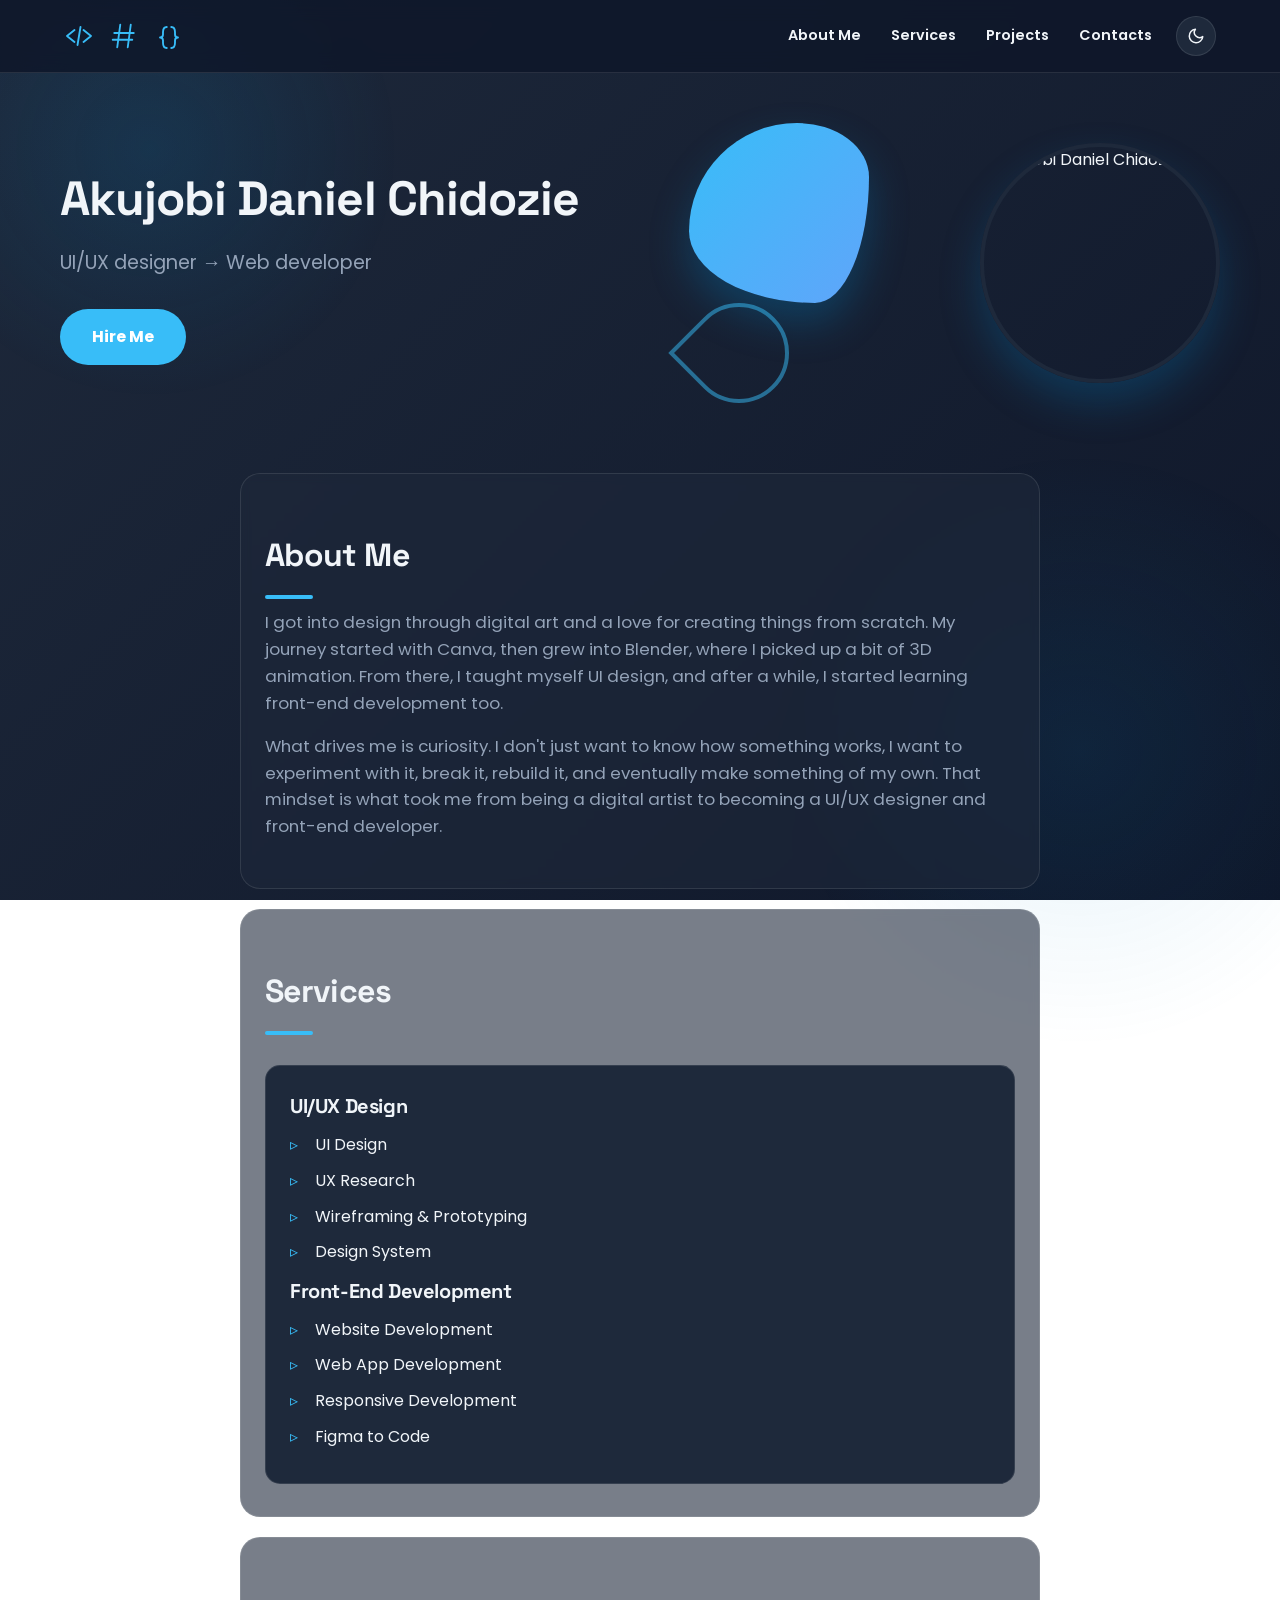
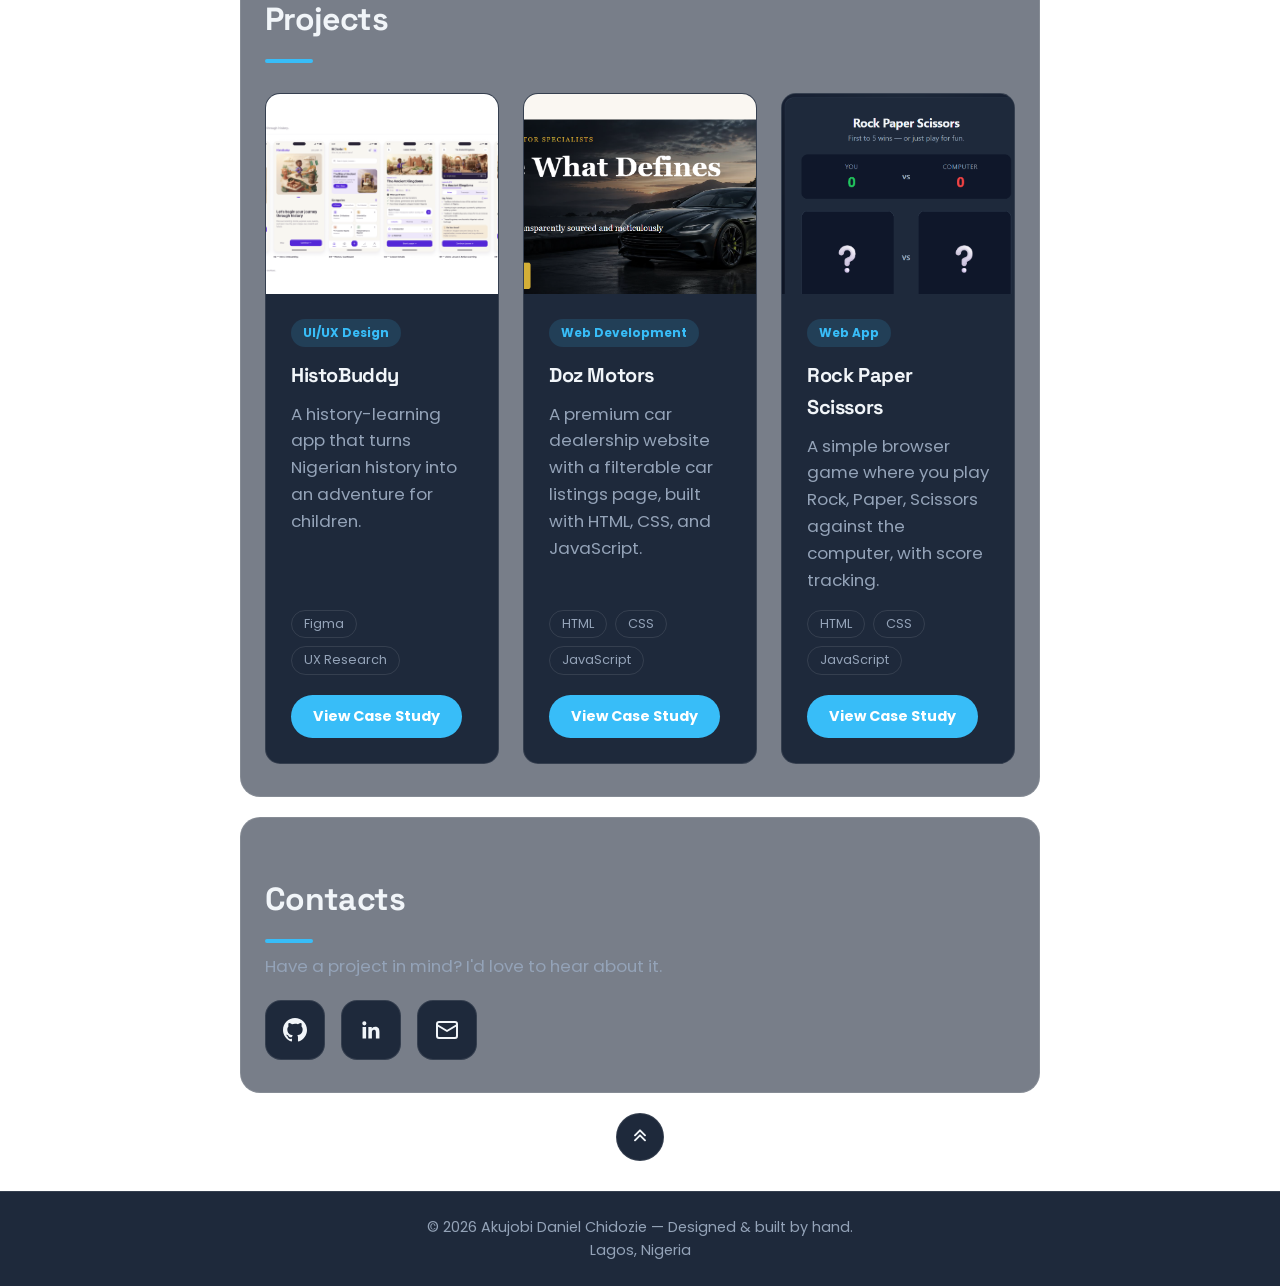
==== index.html @ f3a43f98 "Initial commit — full portfolio with projects" ====
<!DOCTYPE html>
<html lang="en">
<head>
    <meta charset="UTF-8">
    <script src="theme-init.js"></script>
    <meta name="viewport" content="width=device-width, initial-scale=1.0">
    <title>Akujobi Daniel Chidozie | Portfolio</title>

    <!-- Google Fonts -->
    <link href="https://fonts.googleapis.com/css2?family=Poppins:wght@400;600;700&family=Space+Grotesk:wght@500;700&display=swap" rel="stylesheet">
    
    <!-- NEW: Your Logo as Favicon -->
    <link rel="icon" href="data:image/svg+xml,%3Csvg xmlns='http://www.w3.org/2000/svg' viewBox='0 0 40 40' fill='none' stroke='%230284C7' stroke-width='2.5' stroke-linecap='round' stroke-linejoin='round'%3E%3Cpath d='M14 12L4 20L14 28' /%3E%3Cpath d='M26 12L36 20L26 28' /%3E%3Cpath d='M22 8L18 32' /%3E%3C/svg%3E">
    
    <link rel="stylesheet" href="portfolio.css">
</head>
<body>

    <!-- Background Orbs -->
    <div class="orb-1"></div>
    <div class="orb-2"></div>

    <!-- NAVIGATION BAR -->
    <nav class="navbar">

        <!-- Logo shapes -->
        <div class="nav-icons">
            <svg class="mark" viewBox="0 0 40 40" fill="none" stroke="currentColor" stroke-width="2.5" stroke-linecap="round" stroke-linejoin="round">
                <path d="M14 12L4 20L14 28" />
                <path d="M26 12L36 20L26 28" />
                <path d="M22 8L18 32" />
            </svg>
            <svg class="mark" viewBox="0 0 40 40" fill="none" stroke="currentColor" stroke-width="2.5" stroke-linecap="round">
                <path d="M15 5L11 35"/>
                <path d="M29 5L25 35"/>
                <path d="M7 16H33"/>
                <path d="M5 25H31"/>
            </svg>
            <svg class="mark" viewBox="0 0 40 40" fill="none" stroke="currentColor" stroke-width="2.5" stroke-linecap="round" stroke-linejoin="round">
                <path d="M17 8C13 8 12 11 12 15v3c0 2-1 4-4 4 3 0 4 2 4 4v3c0 4 1 7 5 7"/>
                <path d="M23 8c4 0 5 3 5 7v3c0 2 1 4 4 4-3 0-4 2-4 4v3c0 4-1 7-5 7"/>
            </svg>
        </div>

        <div class="nav-right">
            <!-- Desktop links -->
            <div class="nav-links">
                <a href="#about">About Me</a>
                <a href="#services">Services</a>
                <a href="#projects">Projects</a>
                <a href="#contacts">Contacts</a>
            </div>

            <button class="theme-toggle" id="theme-toggle" aria-label="Toggle dark and light mode" type="button">
                <svg class="icon-sun" viewBox="0 0 24 24" fill="none" stroke="currentColor" stroke-width="2" stroke-linecap="round" stroke-linejoin="round">
                    <circle cx="12" cy="12" r="4"/>
                    <path d="M12 2v2M12 20v2M4.93 4.93l1.41 1.41M17.66 17.66l1.41 1.41M2 12h2M20 12h2M6.34 17.66l-1.41 1.41M19.07 4.93l-1.41 1.41"/>
                </svg>
                <svg class="icon-moon" viewBox="0 0 24 24" fill="none" stroke="currentColor" stroke-width="2" stroke-linecap="round" stroke-linejoin="round">
                    <path d="M21 12.79A9 9 0 1 1 11.21 3 7 7 0 0 0 21 12.79z"/>
                </svg>
            </button>
        </div>

        <!-- Mobile menu -->
        <input type="checkbox" id="menu-toggle" class="menu-toggle">
        <label for="menu-toggle" class="hamburger">☰</label>

        <div class="mobile-menu">
            <a href="#about">About Me</a>
            <a href="#services">Services</a>
            <a href="#projects">Projects</a>
            <a href="#contacts">Contacts</a>
        </div>
    </nav>

    <!-- HERO SECTION -->
    <header class="hero-section" id="top">
        <div class="hero-text">
            <h1>Akujobi Daniel Chidozie</h1>
            <p class="subtitle">UI/UX designer &rarr; Web developer</p>
            <a href="#contacts" class="hire-me-btn">Hire Me</a>
        </div>

        <div class="about-decor">
          <div class="css-blob"></div>
          <div class="css-ring"></div>
        </div>

        <div class="hero-visual">
            <img src="dozmotors/ele.webp" alt="Akujobi Daniel Chidozie" class="profile-pic">
        </div>

        
    </header>

    <!-- MAIN CONTENT -->
    <main>

        <section id="about" class="section-container">
           

            <h2>About Me</h2>
            <p>I got into design through digital art and a love for creating things from scratch. My journey started with Canva, then grew into Blender, where I picked up a bit of 3D animation. From there, I taught myself UI design, and after a while, I started learning front-end development too.</p>

            <p>What drives me is curiosity. I don't just want to know how something works, I want to experiment with it, break it, rebuild it, and eventually make something of my own. That mindset is what took me from being a digital artist to becoming a UI/UX designer and front-end developer.</p>
        </section>

        <section id="services" class="section-container">
            <h2>Services</h2>
            <div class="services-card">
                <h3>UI/UX Design</h3>
                <ul>
                    <li>UI Design</li>
                    <li>UX Research</li>
                    <li>Wireframing &amp; Prototyping</li>
                    <li>Design System</li>
                </ul>

                <h3>Front-End Development</h3>
                <ul>
                    <li>Website Development</li>
                    <li>Web App Development</li>
                    <li>Responsive Development</li>
                    <li>Figma to Code</li>
                </ul>
            </div>
        </section>

        <section id="projects" class="section-container">
            <h2>Projects</h2>
            <div class="projects-grid">

                <!-- HistoBuddy card -->
                <div class="project-card">
                    <img src="HistoBuddy.png" alt="HistoBuddy app screens" class="project-img">
                    <div class="project-body">
                        <span class="project-tag">UI/UX Design</span>
                        <h3>HistoBuddy</h3>
                        <p>A history-learning app that turns Nigerian history into an adventure for children.</p>
                        <div class="project-tools">
                            <span>Figma</span>
                            <span>UX Research</span>
                        </div>
                        <a href="projects.html#histobuddy" class="project-btn">View Case Study</a>
                    </div>
                </div>

                <!-- Doz Motors card -->
                <div class="project-card">
                    <img src="Doz-motors.png" alt="Doz Motors car website homepage" class="project-img">
                    <div class="project-body">
                        <span class="project-tag">Web Development</span>
                        <h3>Doz Motors</h3>
                        <p>A premium car dealership website with a filterable car listings page, built with HTML, CSS, and JavaScript.</p>
                        <div class="project-tools">
                            <span>HTML</span>
                            <span>CSS</span>
                            <span>JavaScript</span>
                        </div>
                        <a href="projects.html#doz-motors" class="project-btn">View Case Study</a>
                    </div>
                </div>

                <!-- RPS card -->
                <div class="project-card">
                    <img src="rps.png" alt="Rock Paper Scissors game screen" class="project-img">
                    <div class="project-body">
                        <span class="project-tag">Web App</span>
                        <h3>Rock Paper Scissors</h3>
                        <p>A simple browser game where you play Rock, Paper, Scissors against the computer, with score tracking.</p>
                        <div class="project-tools">
                            <span>HTML</span>
                            <span>CSS</span>
                            <span>JavaScript</span>
                        </div>
                        <a href="projects.html#rps" class="project-btn">View Case Study</a>
                    </div>
                </div>

            </div>
        </section>

        <section id="contacts" class="section-container">
    <h2>Contacts</h2>
    <p>Have a project in mind? I'd love to hear about it.</p>

    <div class="contact-links">
        <a href="https://github.com/Doziedc" target="_blank" rel="noopener noreferrer" aria-label="GitHub" class="contact-icon">
            <svg viewBox="0 0 24 24" fill="currentColor">
                <path d="M12 0C5.37 0 0 5.37 0 12c0 5.3 3.438 9.8 8.207 11.387.6.113.793-.26.793-.577 0-.285-.01-1.04-.016-2.04-3.338.726-4.042-1.61-4.042-1.61-.546-1.387-1.333-1.756-1.333-1.756-1.09-.745.083-.73.083-.73 1.205.085 1.84 1.237 1.84 1.237 1.07 1.834 2.807 1.304 3.492.997.108-.775.42-1.305.763-1.605-2.665-.303-5.467-1.333-5.467-5.93 0-1.31.468-2.38 1.235-3.22-.123-.303-.535-1.523.117-3.176 0 0 1.007-.322 3.3 1.23A11.5 11.5 0 0 1 12 5.8c1.02.005 2.047.138 3.006.404 2.29-1.552 3.296-1.23 3.296-1.23.654 1.653.242 2.873.12 3.176.77.84 1.233 1.91 1.233 3.22 0 4.61-2.807 5.625-5.48 5.92.432.372.816 1.103.816 2.222 0 1.605-.015 2.896-.015 3.29 0 .32.192.694.8.576C20.565 21.796 24 17.298 24 12c0-6.63-5.37-12-12-12z"/>
            </svg>
        </a>

        <a href="https://www.linkedin.com/in/akujobi-daniel-45a561241" target="_blank" rel="noopener noreferrer" aria-label="LinkedIn" class="contact-icon">
            <svg viewBox="0 0 24 24" fill="currentColor">
                <path d="M20.447 20.452h-3.554v-5.569c0-1.328-.027-3.037-1.852-3.037-1.853 0-2.136 1.445-2.136 2.939v5.667H9.351V9h3.414v1.561h.046c.477-.9 1.637-1.85 3.37-1.85 3.601 0 4.267 2.37 4.267 5.455v6.286zM5.337 7.433a2.062 2.062 0 1 1 0-4.124 2.062 2.062 0 0 1 0 4.124zM7.114 20.452H3.558V9h3.556v11.452z"/>
            </svg>
        </a>

        <a href="mailto:danielakujobi190@gmail.com" aria-label="Email" class="contact-icon">
            <svg viewBox="0 0 24 24" fill="none" stroke="currentColor" stroke-width="2" stroke-linecap="round" stroke-linejoin="round">
                <rect x="2" y="4" width="20" height="16" rx="2"/>
                <path d="M2 7l10 6 10-6"/>
            </svg>
        </a>
    </div>
</section>

        <a href="#top" class="back-to-top" aria-label="Back to top">
            <svg viewBox="0 0 24 24" fill="none" stroke="currentColor" stroke-width="2.3" stroke-linecap="round" stroke-linejoin="round">
                <path d="M6 16l6 -6l6 6" />
                <path d="M6 10l6 -6l6 6" />
            </svg>
        </a>
    </main>

    <!-- FOOTER -->
    <footer>
        <p style="text-align:center;">© 2026 Akujobi Daniel Chidozie — Designed &amp; built by hand.<br>Lagos, Nigeria</p>
    </footer>

    <script src="theme-toggle.js"></script>
</body>
</html>
---- portfolio.css ----
/* =========================================
   1. VARIABLES & RESET
   ========================================= */
:root {
    --bg: #0F172A;
    --bg-alt: #1E293B;
    --surface: rgba(30, 41, 59, 0.6);
    --navbar-bg: rgba(15, 23, 42, 0.85);
    --text-main: #F1F5F9;
    --text-muted: #94A3B8;
    --accent: #38BDF8;
    --accent-soft: rgba(56, 189, 248, 0.15);
    --border: rgba(255, 255, 255, 0.1);
}

[data-theme="light"] {
    --bg: #E2E8F0;
    --bg-alt: #F1F5F9;
    --surface: rgba(255, 255, 255, 0.6);
    --navbar-bg: rgba(255, 255, 255, 0.8);
    --text-main: #0F172A;
    --text-muted: #475569;
    --accent: #0284C7;
    --accent-soft: #E0F2FE;
    --border: rgba(0, 0, 0, 0.1);
}

* {
    margin: 0;
    padding: 0;
    box-sizing: border-box;
}

html {
    scroll-behavior: smooth;
}

body {
    background: linear-gradient(135deg, var(--bg-alt) 0%, var(--bg) 100%);
    background-attachment: fixed;
    color: var(--text-main);
    font-family: 'Poppins', sans-serif;
    line-height: 1.6;
    overflow-x: hidden;
    transition: background 0.3s ease, color 0.3s ease;
}

section {
    scroll-margin-top: 20px;
}

/* =========================================
   2. TYPOGRAPHY & LINKS
   ========================================= */
h1, h2, h3 {
    font-family: 'Space Grotesk', sans-serif;
    font-weight: 700;
    letter-spacing: -0.02em;
    margin-bottom: 10px;
}

h1 { font-size: 3rem; }

h2 {
    font-size: 2rem;
    margin-top: 24px;
    display: inline-block;
}

h2::after {
    content: "";
    display: block;
    width: 48px;
    height: 4px;
    background-color: var(--accent);
    border-radius: 2px;
    margin-top: 14px;
}

h3 { font-size: 1.25rem; }

p {
    font-size: 1.05rem;
    color: var(--text-muted);
    margin-bottom: 16px;
}

a {
    color: var(--text-main);
    text-decoration: none;
    transition: color 0.3s ease;
}

a:hover { color: var(--accent); }

/* =========================================
   3. NAVIGATION BAR
   ========================================= */
.navbar {
    display: flex;
    flex-wrap: wrap;
    justify-content: space-between;
    align-items: center;
    background-color: var(--navbar-bg);
    backdrop-filter: blur(10px);
    padding: 16px 5%;
    width: 100%;
    border-bottom: 1px solid var(--border);
    position: sticky;
    top: 0;
    z-index: 1000;
}

.nav-icons {
    display: flex;
    gap: 15px;
    color: var(--accent);
}

.nav-icons .mark {
    width: 30px;
    height: 30px;
    animation: floatPic 6s ease-in-out infinite;
}

.nav-icons .mark:nth-child(2) { animation-delay: 0.5s; }
.nav-icons .mark:nth-child(3) { animation-delay: 1s; }

.nav-right {
    display: flex;
    align-items: center;
    gap: 24px;
}

.nav-links {
    display: flex;
    gap: 30px;
}

.nav-links a {
    font-weight: 600;
    font-size: 0.9rem;
    position: relative;
}

.nav-links a::after {
    content: "";
    position: absolute;
    left: 0;
    bottom: -4px;
    width: 0;
    height: 2px;
    background-color: var(--accent);
    transition: width 0.25s ease;
}

.nav-links a:hover::after {
    width: 100%;
}

.theme-toggle {
    display: flex;
    justify-content: center;
    align-items: center;
    width: 40px;
    height: 40px;
    border-radius: 50%;
    border: 1px solid var(--border);
    background-color: var(--bg-alt);
    color: var(--text-main);
    cursor: pointer;
    transition: all 0.3s ease;
}

.theme-toggle:hover {
    border-color: var(--accent);
    color: var(--accent);
}

.theme-toggle svg {
    width: 18px;
    height: 18px;
}

.theme-toggle .icon-moon { display: block; }
.theme-toggle .icon-sun { display: none; }

[data-theme="light"] .theme-toggle .icon-moon { display: none; }
[data-theme="light"] .theme-toggle .icon-sun { display: block; }

.menu-toggle { display: none; }

.hamburger {
    display: none;
    font-size: 28px;
    cursor: pointer;
    color: var(--text-main);
    user-select: none;
}

.mobile-menu { display: none; }

/* =========================================
   4. HERO SECTION
   ========================================= */
.hero-section {
    position: relative;
    display: flex;
    justify-content: space-between;
    align-items: center;
    max-width: 1200px;
    margin: 0 auto;
    padding: 50px 20px;
    min-height: 40vh;
}

.hero-text { max-width: 600px; }

.hero-text .subtitle {
    font-size: 1.2rem;
    margin-bottom: 30px;
}

.hire-me-btn {
    display: inline-block;
    background-color: var(--accent);
    color: #FFFFFF;
    padding: 15px 32px;
    border: none;
    border-radius: 30px;
    font-family: inherit;
    font-size: 1rem;
    font-weight: 700;
    cursor: pointer;
    transition: all 0.3s ease;
}

.hire-me-btn:hover {
    background-color: var(--text-main);
    color: var(--bg);
    transform: translateY(-3px);
}

.hero-visual {
    display: flex;
    justify-content: center;
    align-items: center;
    flex-shrink: 0;
}

.profile-pic {
    width: 240px;
    height: 240px;
    border-radius: 50%;
    object-fit: cover;
    border: 4px solid var(--bg-alt);
    box-shadow: 0 20px 40px rgba(2, 132, 199, 0.25);
    animation: floatPic 6s ease-in-out infinite;
}

@keyframes floatPic {
    0%, 100% { transform: translateY(0); }
    50% { transform: translateY(-15px); }
}

/* Floating decoration between Hire Me and the About card */
.hero-decor {
    position: absolute;
    bottom: -10px;
    left: 58%;
    transform: translateX(-50%);
    width: 150px;
    height: 150px;
    z-index: 1;
    pointer-events: none;
    opacity: 0.85;
}

.hero-decor .css-blob {
    position: absolute;
    top: 0;
    left: 50%;
    transform: translateX(-50%);
    width: 100px;
    height: 100px;
}

.hero-decor .css-ring {
    position: absolute;
    bottom: -10px;
    left: 65%;
    width: 60px;
    height: 60px;
}

/* =========================================
   5. MAIN SECTIONS
   ========================================= */
.section-container {
    position: relative;
    max-width: 800px;
    margin: 20px auto;
    padding: 32px 24px;
    background-color: var(--surface);
    backdrop-filter: blur(5px);
    border-radius: 20px;
    border: 1px solid var(--border);
}

.services-card {
    background-color: var(--bg-alt);
    border-radius: 15px;
    padding: 24px;
    margin-top: 20px;
    border: 1px solid var(--border);
}

ul {
    list-style: none;
    padding-left: 0;
}

.services-card li {
    margin-bottom: 10px;
    padding-left: 25px;
    position: relative;
}

.services-card li::before {
    content: "▹";
    position: absolute;
    left: 0;
    color: var(--accent);
}

/* =========================================
   6. PROJECTS
   ========================================= */
#projects {
    max-width: 800px;
}

.projects-grid {
    display: grid;
    grid-template-columns: repeat(3, 1fr);
    gap: 24px;
    margin-top: 20px;
}

.project-card {
    display: flex;
    flex-direction: column;
    background-color: var(--bg-alt);
    border-radius: 15px;
    overflow: hidden;
    border: 1px solid var(--border);
    transition: transform 0.3s ease, box-shadow 0.3s ease;
}

.project-card:hover {
    transform: translateY(-6px);
    box-shadow: 0 20px 40px rgba(2, 132, 199, 0.15);
}

.project-img {
    width: 100%;
    height: 200px;
    object-fit: cover;
    display: block;
}

.project-body {
    display: flex;
    flex-direction: column;
    flex-grow: 1;
    padding: 25px;
}

.project-body p {
    flex-grow: 1;
}

.project-tag {
    display: inline-block;
    background-color: var(--accent-soft);
    color: var(--accent);
    font-size: 0.75rem;
    font-weight: 700;
    padding: 4px 12px;
    border-radius: 20px;
    margin-bottom: 12px;
    width: fit-content;
}

.project-tools {
    display: flex;
    flex-wrap: wrap;
    gap: 8px;
    margin-bottom: 20px;
}

.project-tools span {
    font-size: 0.8rem;
    color: var(--text-muted);
    border: 1px solid var(--border);
    padding: 3px 12px;
    border-radius: 20px;
}

.back-link,
.project-btn {
    display: inline-block;
    padding: 10px 22px;
    border-radius: 30px;
    font-weight: 700;
    font-size: 0.9rem;
    text-decoration: none;
    white-space: nowrap;
    transition: all 0.3s ease;
}

.back-link {
    background-color: var(--bg);
    border: 1px solid var(--border);
    color: var(--text-main);
    margin: 20px 24px;
}

.back-link:hover {
    border-color: var(--accent);
    color: var(--accent);
    transform: translateX(-3px);
}

.project-btn {
    background-color: var(--accent);
    color: #FFFFFF;
    border: none;
    width: fit-content;
}

.project-btn:hover {
    background-color: var(--text-main);
    color: var(--bg);
}

/* =========================================
   7. CASE STUDIES
   ========================================= */
.case-hero {
    text-align: center;
    padding: 40px 20px;
    background-color: var(--surface);
    backdrop-filter: blur(5px);
    border-radius: 20px;
    margin: 30px auto;
    max-width: 1000px;
}

.case-section {
    max-width: 800px;
    margin: 0 auto;
    padding: 32px 20px;
}

.case-img {
    width: 100%;
    max-width: 100%;
    height: auto;
    border-radius: 15px;
    margin: 20px 0;
    border: 1px solid var(--border);
    display: block;
}

.compare-pair {
    display: flex;
    gap: 20px;
    margin-top: 20px;
}

.compare-pair .case-img {
    width: 50%;
    margin: 0;
}

.choices-list li {
    margin-bottom: 12px;
    padding-left: 25px;
    position: relative;
}

.choices-list li::before {
    content: "▹";
    position: absolute;
    left: 0;
    color: var(--accent);
}

.project-divider {
    border: none;
    border-top: 1px solid var(--border);
    margin: 50px 5%;
}

.case-video {
    width: 100%;
    max-width: 480px;
    height: auto;
    display: block;
    margin: 20px auto;
    border-radius: 15px;
    border: 1px solid var(--border);
}

/* =========================================
   8. TIMELINE
   ========================================= */
.timeline {
    display: flex;
    flex-direction: column;
    gap: 20px;
    margin-top: 20px;
}

.timeline-item {
    display: flex;
    align-items: baseline;
    gap: 20px;
    padding-left: 20px;
    border-left: 2px solid var(--accent);
}

.timeline-year {
    font-weight: 700;
    color: var(--accent);
    min-width: 90px;
}

.timeline-item p {
    margin: 0;
}

/* =========================================
   9. CONTACTS
   ========================================= */
.contact-links {
    display: flex;
    flex-direction: row;
    flex-wrap: wrap;
    justify-content: flex-start;
    gap: 16px;
    margin-top: 20px;
}

.contact-icon {
    display: flex;
    justify-content: center;
    align-items: center;
    width: 60px;
    height: 60px;
    border-radius: 16px;
    background-color: var(--bg-alt);
    border: 1px solid var(--border);
    color: var(--text-main);
    transition: all 0.3s ease;
}

.contact-icon svg {
    width: 24px;
    height: 24px;
}

.contact-icon:hover {
    border-color: var(--accent);
    color: var(--accent);
    transform: translateY(-4px);
}

/* =========================================
   10. BACK TO TOP
   ========================================= */
.back-to-top {
    display: flex;
    justify-content: center;
    align-items: center;
    width: 48px;
    height: 48px;
    margin: 20px auto 0;
    border-radius: 50%;
    border: 1px solid var(--border);
    background-color: var(--bg-alt);
    color: var(--text-main);
    transition: all 0.3s ease;
}

.back-to-top svg {
    width: 20px;
    height: 20px;
}

.back-to-top:hover {
    background-color: var(--accent);
    color: #FFFFFF;
    transform: translateY(-4px);
}

/* =========================================
   11. FOOTER
   ========================================= */
footer {
    text-align: center;
    padding: 24px 20px;
    background-color: var(--bg-alt);
    border-top: 1px solid var(--border);
    margin-top: 30px;
}

footer p {
    font-size: 0.9rem;
    margin-bottom: 0;
}

/* =========================================
   12. MOBILE
   ========================================= */
@media (max-width: 768px) {
    .nav-links { display: none; }
    .hamburger { display: block; }

    .nav-right { gap: 12px; }

    .mobile-menu {
        display: flex;
        flex-direction: column;
        flex-basis: 100%;
        max-height: 0;
        overflow: hidden;
        background-color: var(--bg-alt);
        padding: 0 20px;
        transition: max-height 0.4s ease;
        box-shadow: 0 10px 15px rgba(0,0,0,0.1);
    }

    .mobile-menu a {
        display: block;
        padding: 15px 0;
        border-bottom: 1px solid var(--border);
    }

    .menu-toggle:checked ~ .mobile-menu {
        max-height: 400px;
        padding: 10px 20px;
    }

    .hero-section {
        flex-direction: column-reverse;
        text-align: center;
        padding: 40px 20px;
    }

    .hero-text { margin-bottom: 20px; }
    .hero-visual { margin-bottom: 30px; }
    .hero-decor { display: none; }

    h1 { font-size: 2rem; }

    .projects-grid { grid-template-columns: 1fr; }

    .compare-pair { flex-direction: column; }
    .compare-pair .case-img { width: 100%; }

    .section-container {
        margin: 16px 10px;
        padding: 28px 15px;
    }
}

/* =========================================
   13. BACKGROUND ORBS
   ========================================= */
.orb-1 {
    position: fixed;
    top: -100px;
    left: -100px;
    width: 500px;
    height: 500px;
    background: radial-gradient(circle, rgba(2, 132, 199, 0.15) 0%, rgba(255, 255, 255, 0) 70%);
    border-radius: 50%;
    z-index: -1;
    pointer-events: none;
    animation: floatOrb1 25s ease-in-out infinite;
}

.orb-2 {
    position: fixed;
    bottom: -150px;
    right: -100px;
    width: 600px;
    height: 600px;
    background: radial-gradient(circle, rgba(2, 132, 199, 0.1) 0%, rgba(255, 255, 255, 0) 70%);
    border-radius: 50%;
    z-index: -1;
    pointer-events: none;
    animation: floatOrb2 30s ease-in-out infinite;
}

@keyframes floatOrb1 {
    0% { transform: translate(0, 0) scale(1); }
    50% { transform: translate(40px, 30px) scale(1.1); }
    100% { transform: translate(0, 0) scale(1); }
}

@keyframes floatOrb2 {
    0% { transform: translate(0, 0) scale(1); }
    50% { transform: translate(-50px, -30px) scale(1.05); }
    100% { transform: translate(0, 0) scale(1); }
}

@media (max-width: 768px) {
    .orb-1, .orb-2 {
        display: none;
    }
}

/* =========================================
   14. CSS GEOMETRIC ART
   ========================================= */
.css-blob {
    width: 180px;
    height: 180px;
    background: linear-gradient(135deg, var(--accent) 0%, #60A5FA 100%);
    border-radius: 60% 40% 30% 70% / 60% 30% 70% 40%;
    box-shadow: 0 20px 40px rgba(2, 132, 199, 0.3);
    animation: morphBlob 8s ease-in-out infinite alternate;
}

.css-ring {
    width: 100px;
    height: 100px;
    border: 4px solid var(--accent);
    border-radius: 50% 50% 50% 0;
    transform: rotate(45deg);
    opacity: 0.5;
    animation: floatRing 6s ease-in-out infinite;
}

@keyframes morphBlob {
    0% {
        border-radius: 60% 40% 30% 70% / 60% 30% 70% 40%;
        transform: translateY(0px) rotate(0deg);
    }
    100% {
        border-radius: 40% 60% 70% 30% / 40% 70% 30% 60%;
        transform: translateY(-20px) rotate(10deg);
    }
}

@keyframes floatRing {
    0%, 100% { transform: translateY(0) rotate(45deg); }
    50% { transform: translateY(-15px) rotate(55deg); }
}
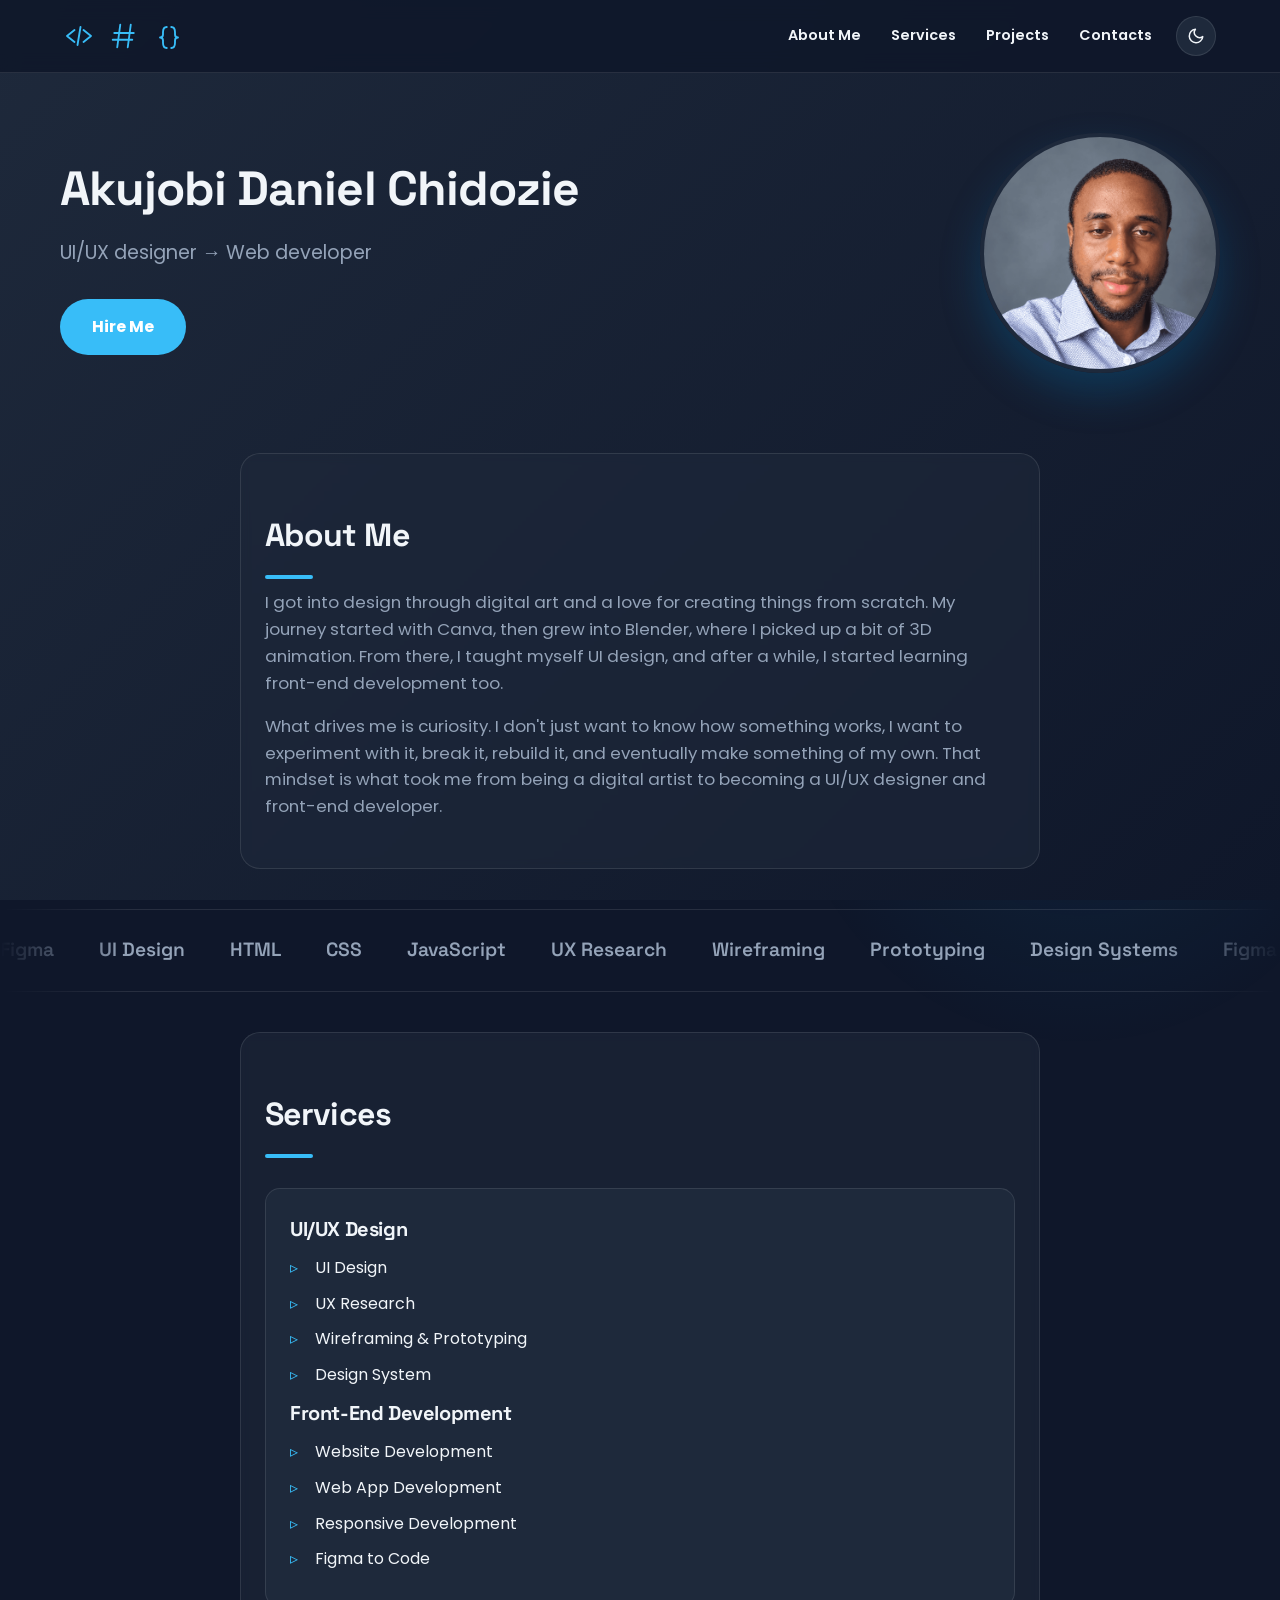
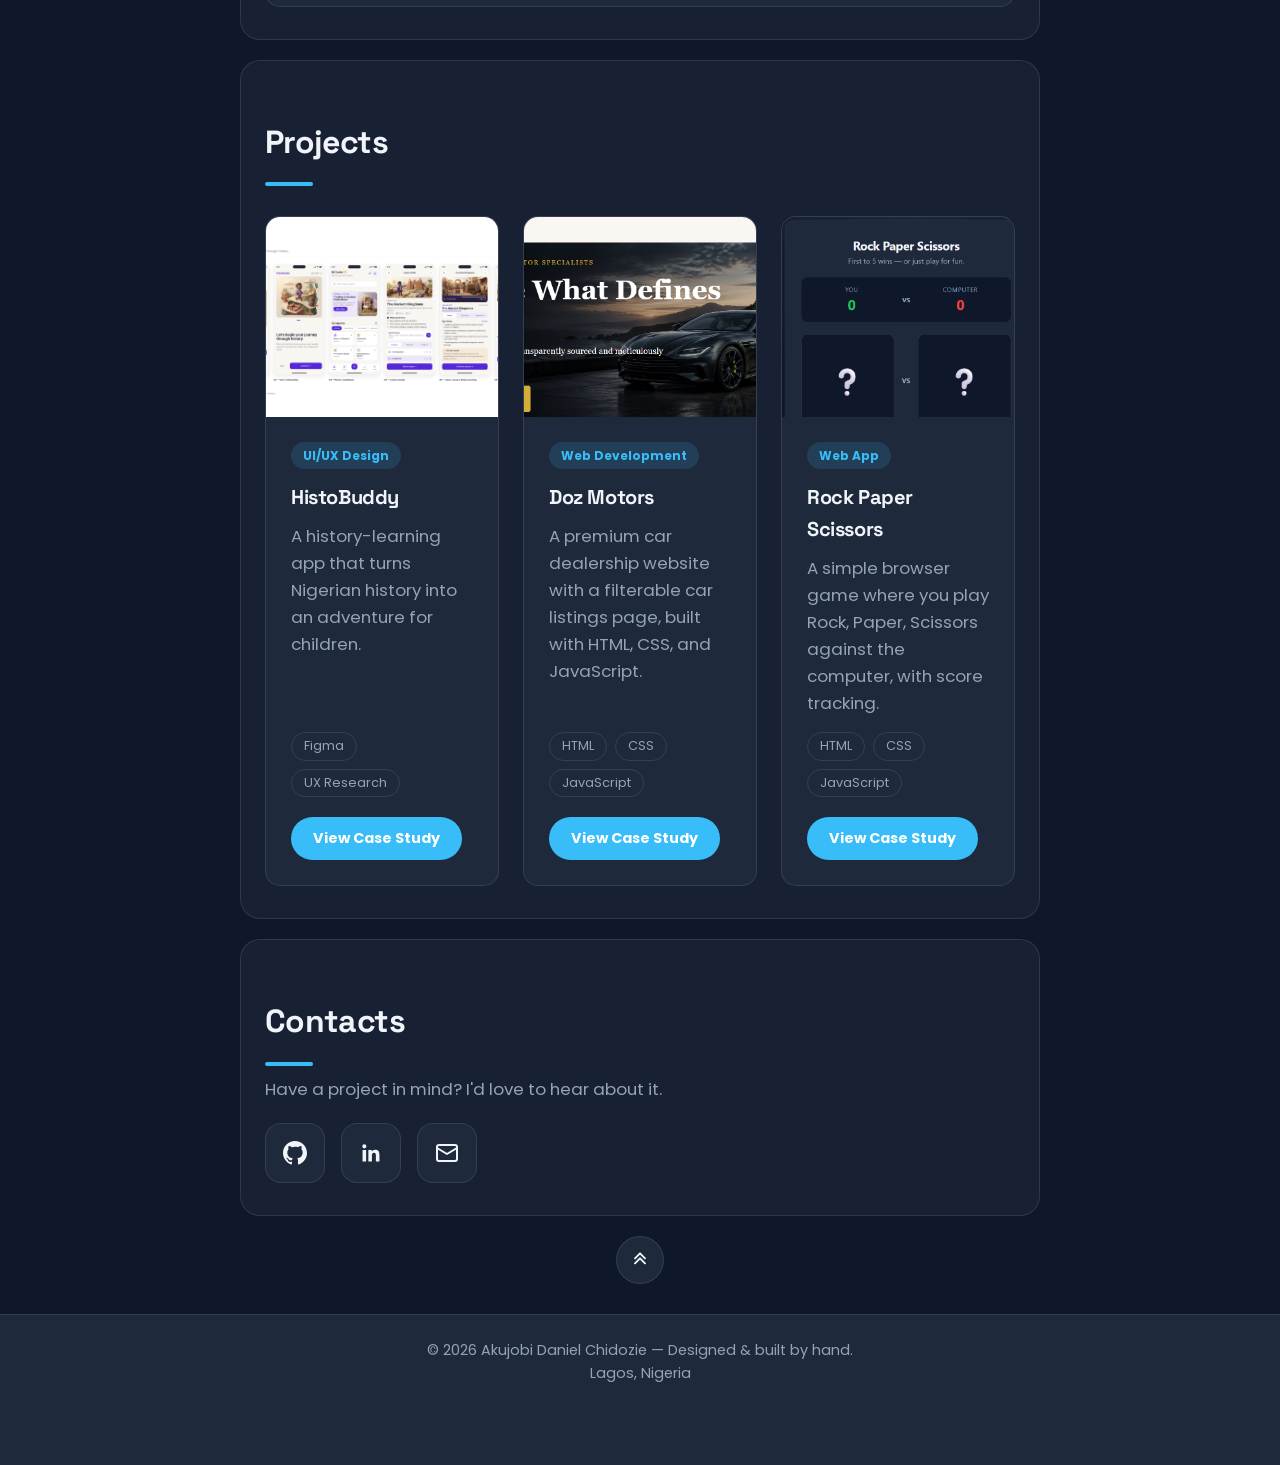
==== commit 022be39a: "Added spotlight effect and final touches" ====
--- a/index.html
+++ b/index.html
@@ -82,13 +82,10 @@
             <a href="#contacts" class="hire-me-btn">Hire Me</a>
         </div>
 
-        <div class="about-decor">
-          <div class="css-blob"></div>
-          <div class="css-ring"></div>
-        </div>
+       
 
         <div class="hero-visual">
-            <img src="dozmotors/ele.webp" alt="Akujobi Daniel Chidozie" class="profile-pic">
+            <img src="images/daniel-profile.jpg.png" alt="Akujobi Daniel Chidozie" class="profile-pic">
         </div>
 
         
@@ -105,6 +102,30 @@
 
             <p>What drives me is curiosity. I don't just want to know how something works, I want to experiment with it, break it, rebuild it, and eventually make something of my own. That mindset is what took me from being a digital artist to becoming a UI/UX designer and front-end developer.</p>
         </section>
+
+<div class="marquee">
+    <div class="marquee-track">
+        <span>Figma</span>
+        <span>UI Design</span>
+        <span>HTML</span>
+        <span>CSS</span>
+        <span>JavaScript</span>
+        <span>UX Research</span>
+        <span>Wireframing</span>
+        <span>Prototyping</span>
+        <span>Design Systems</span>
+        <!-- Duplicate set for seamless loop -->
+        <span>Figma</span>
+        <span>UI Design</span>
+        <span>HTML</span>
+        <span>CSS</span>
+        <span>JavaScript</span>
+        <span>UX Research</span>
+        <span>Wireframing</span>
+        <span>Prototyping</span>
+        <span>Design Systems</span>
+    </div>
+</div>
 
         <section id="services" class="section-container">
             <h2>Services</h2>
@@ -221,5 +242,6 @@
     </footer>
 
     <script src="theme-toggle.js"></script>
+    <script src="spotlight.js"></script>
 </body>
 </html>
--- a/portfolio.css
+++ b/portfolio.css
@@ -33,6 +33,7 @@
 
 html {
     scroll-behavior: smooth;
+    background-color: var(--bg);
 }
 
 body {
@@ -43,6 +44,7 @@
     line-height: 1.6;
     overflow-x: hidden;
     transition: background 0.3s ease, color 0.3s ease;
+    min-height: 100vh;
 }
 
 section {
@@ -355,6 +357,32 @@
     overflow: hidden;
     border: 1px solid var(--border);
     transition: transform 0.3s ease, box-shadow 0.3s ease;
+    position: relative;
+}
+
+.project-card::before {
+    content: "";
+    position: absolute;
+    inset: 0;
+    border-radius: 15px;
+    background: radial-gradient(
+        400px circle at var(--mouse-x, 50%) var(--mouse-y, 50%),
+        rgba(2, 132, 199, 0.18),
+        transparent 40%
+    );
+    opacity: 0;
+    transition: opacity 0.3s ease;
+    pointer-events: none;
+    z-index: 1;
+}
+
+.project-card:hover::before {
+    opacity: 1;
+}
+
+.project-card > * {
+    position: relative;
+    z-index: 2;
 }
 
 .project-card:hover {
@@ -614,6 +642,7 @@
     background-color: var(--bg-alt);
     border-top: 1px solid var(--border);
     margin-top: 30px;
+    padding-bottom: 80px;
 }
 
 footer p {
@@ -759,4 +788,53 @@
 @keyframes floatRing {
     0%, 100% { transform: translateY(0) rotate(45deg); }
     50% { transform: translateY(-15px) rotate(55deg); }
+}
+
+.project-tag {
+    white-space: nowrap;
+}
+
+/* =========================================
+   14. SCROLLING SKILLS MARQUEE
+   ========================================= */
+.marquee {
+    overflow: hidden;
+    width: 100%;
+    padding: 25px 0;
+    margin: 40px 0;
+    border-top: 1px solid var(--border);
+    border-bottom: 1px solid var(--border);
+    /* Fade effect on both edges */
+    mask-image: linear-gradient(to right, transparent, black 10%, black 90%, transparent);
+    -webkit-mask-image: linear-gradient(to right, transparent, black 10%, black 90%, transparent);
+}
+
+.marquee-track {
+    display: flex;
+    gap: 45px;
+    width: max-content;
+    animation: scrollMarquee 35s linear infinite;
+}
+
+.marquee-track span {
+    font-family: 'Space Grotesk', sans-serif;
+    font-size: 1.2rem;
+    font-weight: 600;
+    color: var(--text-muted);
+    white-space: nowrap;
+    transition: color 0.3s ease;
+}
+
+.marquee-track span:hover {
+    color: var(--accent);
+}
+
+@keyframes scrollMarquee {
+    from { transform: translateX(0); }
+    to { transform: translateX(-50%); }
+}
+
+/* Pause on hover so users can read it */
+.marquee:hover .marquee-track {
+    animation-play-state: paused;
 }
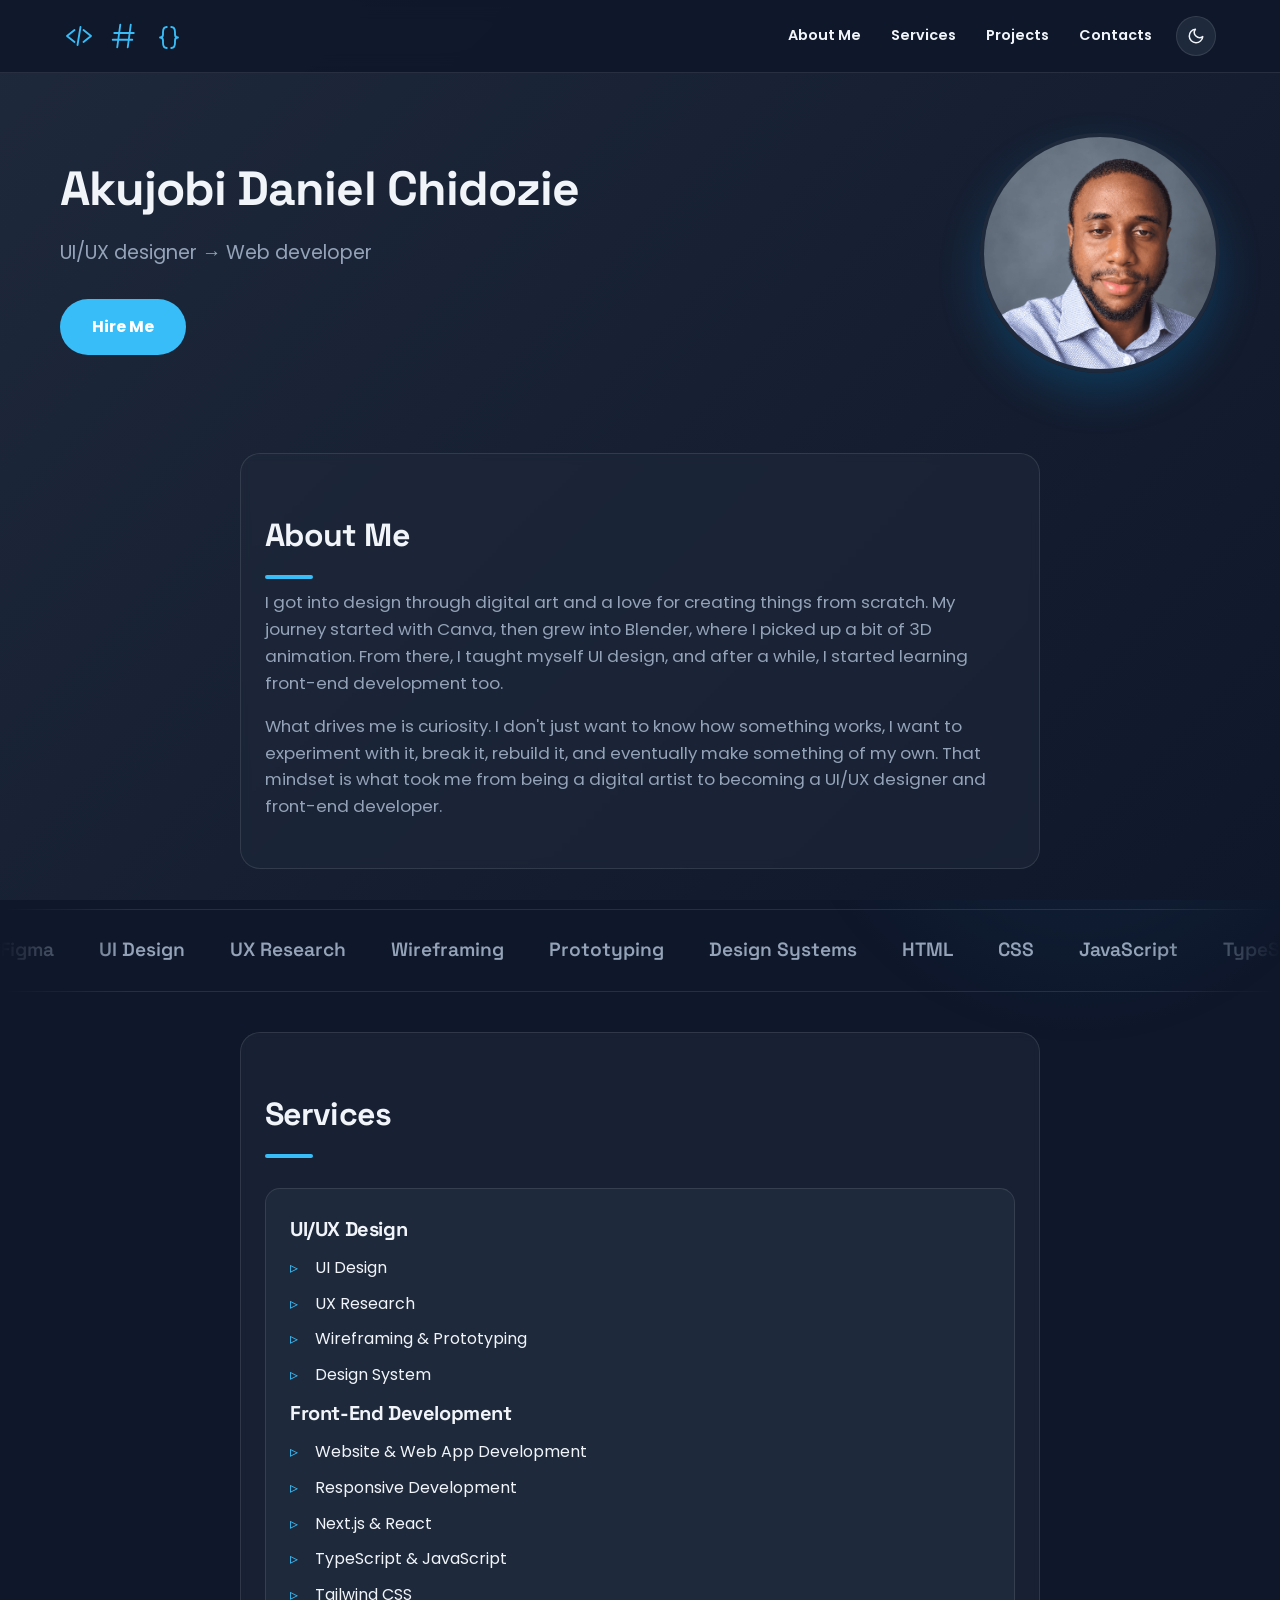
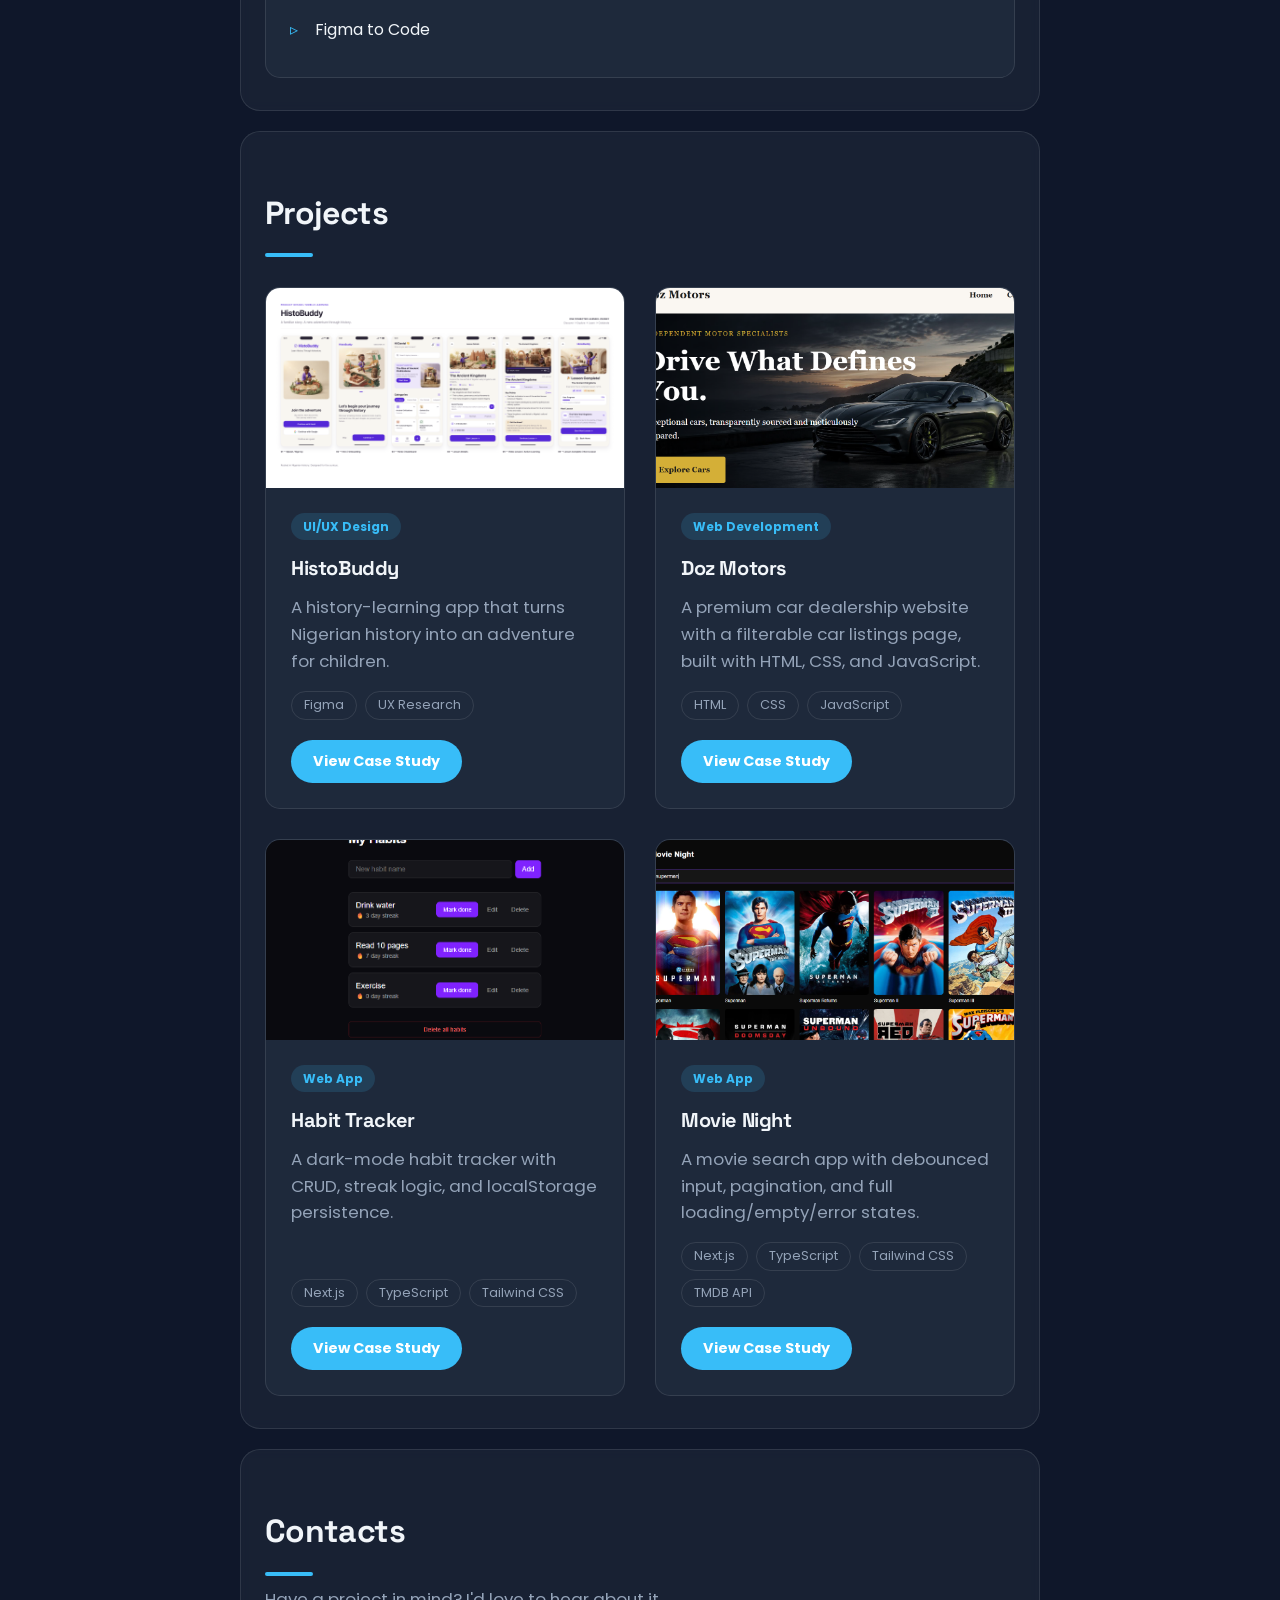
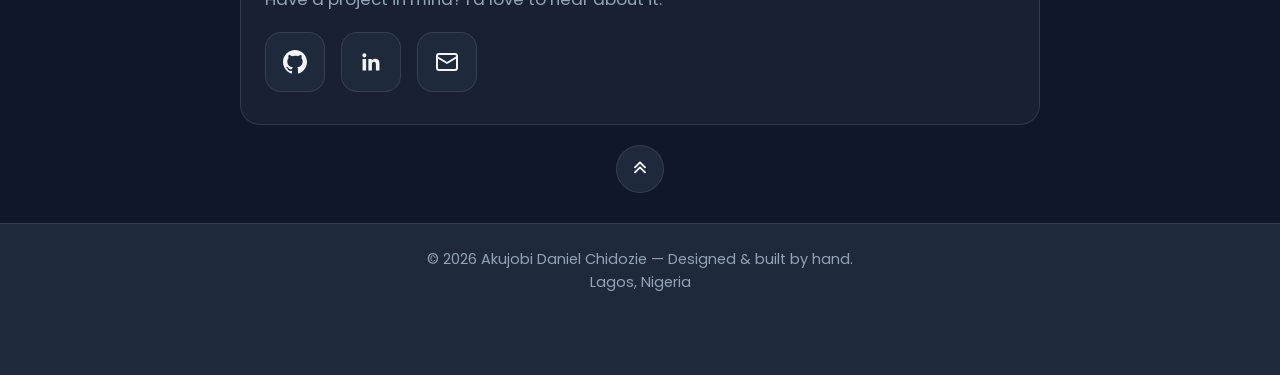
==== commit 98257aad: "Added new projects, updated services, and fixed grid" ====
--- a/index.html
+++ b/index.html
@@ -85,7 +85,7 @@
        
 
         <div class="hero-visual">
-            <img src="images/daniel-profile.jpg.png" alt="Akujobi Daniel Chidozie" class="profile-pic">
+            <img src="images/daniel-profile.png" alt="Akujobi Daniel Chidozie" class="profile-pic">
         </div>
 
         
@@ -105,25 +105,35 @@
 
 <div class="marquee">
     <div class="marquee-track">
+        <!-- Set 1 -->
         <span>Figma</span>
         <span>UI Design</span>
-        <span>HTML</span>
-        <span>CSS</span>
-        <span>JavaScript</span>
         <span>UX Research</span>
         <span>Wireframing</span>
         <span>Prototyping</span>
         <span>Design Systems</span>
-        <!-- Duplicate set for seamless loop -->
-        <span>Figma</span>
-        <span>UI Design</span>
         <span>HTML</span>
         <span>CSS</span>
         <span>JavaScript</span>
+        <span>TypeScript</span>
+        <span>Next.js</span>
+        <span>Tailwind CSS</span>
+        <span>API Integration</span>
+        
+        <!-- Set 2 (Duplicate for seamless loop) -->
+        <span>Figma</span>
+        <span>UI Design</span>
         <span>UX Research</span>
         <span>Wireframing</span>
         <span>Prototyping</span>
         <span>Design Systems</span>
+        <span>HTML</span>
+        <span>CSS</span>
+        <span>JavaScript</span>
+        <span>TypeScript</span>
+        <span>Next.js</span>
+        <span>Tailwind CSS</span>
+        <span>API Integration</span>
     </div>
 </div>
 
@@ -140,9 +150,11 @@
 
                 <h3>Front-End Development</h3>
                 <ul>
-                    <li>Website Development</li>
-                    <li>Web App Development</li>
+                    <li>Website &amp; Web App Development</li>
                     <li>Responsive Development</li>
+                    <li>Next.js &amp; React</li>
+                    <li>TypeScript &amp; JavaScript</li>
+                    <li>Tailwind CSS</li>
                     <li>Figma to Code</li>
                 </ul>
             </div>
@@ -183,23 +195,38 @@
                     </div>
                 </div>
 
-                <!-- RPS card -->
-                <div class="project-card">
-                    <img src="rps.png" alt="Rock Paper Scissors game screen" class="project-img">
-                    <div class="project-body">
-                        <span class="project-tag">Web App</span>
-                        <h3>Rock Paper Scissors</h3>
-                        <p>A simple browser game where you play Rock, Paper, Scissors against the computer, with score tracking.</p>
-                        <div class="project-tools">
-                            <span>HTML</span>
-                            <span>CSS</span>
-                            <span>JavaScript</span>
-                        </div>
-                        <a href="projects.html#rps" class="project-btn">View Case Study</a>
-                    </div>
-                </div>
-
-            </div>
+               <!-- Habit Tracker Card -->
+<div class="project-card">
+    <img src="images/habit-tracker-detail.png" alt="Habit Tracker app screen" class="project-img">
+    <div class="project-body">
+        <span class="project-tag">Web App</span>
+        <h3>Habit Tracker</h3>
+        <p>A dark-mode habit tracker with CRUD, streak logic, and localStorage persistence.</p>
+        <div class="project-tools">
+            <span>Next.js</span>
+            <span>TypeScript</span>
+            <span>Tailwind CSS</span>
+        </div>
+        <a href="projects.html#habit-tracker" class="project-btn">View Case Study</a>
+    </div>
+</div>
+
+<!-- Movie Night Card -->
+<div class="project-card">
+    <img src="images/movie-night-detail.png" alt="Movie Night app screen" class="project-img">
+    <div class="project-body">
+        <span class="project-tag">Web App</span>
+        <h3>Movie Night</h3>
+        <p>A movie search app with debounced input, pagination, and full loading/empty/error states.</p>
+        <div class="project-tools">
+            <span>Next.js</span>
+            <span>TypeScript</span>
+            <span>Tailwind CSS</span>
+            <span>TMDB API</span>
+        </div>
+        <a href="projects.html#movie-night" class="project-btn">View Case Study</a>
+    </div>
+</div>
         </section>
 
         <section id="contacts" class="section-container">
--- a/portfolio.css
+++ b/portfolio.css
@@ -344,8 +344,8 @@
 
 .projects-grid {
     display: grid;
-    grid-template-columns: repeat(3, 1fr);
-    gap: 24px;
+    grid-template-columns: repeat(2, 1fr);
+    gap: 30px;
     margin-top: 20px;
 }
 
@@ -837,4 +837,25 @@
 /* Pause on hover so users can read it */
 .marquee:hover .marquee-track {
     animation-play-state: paused;
+}
+
+/* Container for side-by-side buttons */
+.project-actions {
+    display: flex;
+    flex-wrap: wrap;
+    gap: 12px;
+    margin-top: 15px;
+}
+
+/* Outlined button style for "Source Code" */
+.project-btn-outline {
+    background-color: transparent !important;
+    color: var(--text-main) !important;
+    border: 1px solid var(--border) !important;
+}
+
+.project-btn-outline:hover {
+    background-color: var(--accent) !important;
+    color: #FFFFFF !important;
+    border-color: var(--accent) !important;
 }
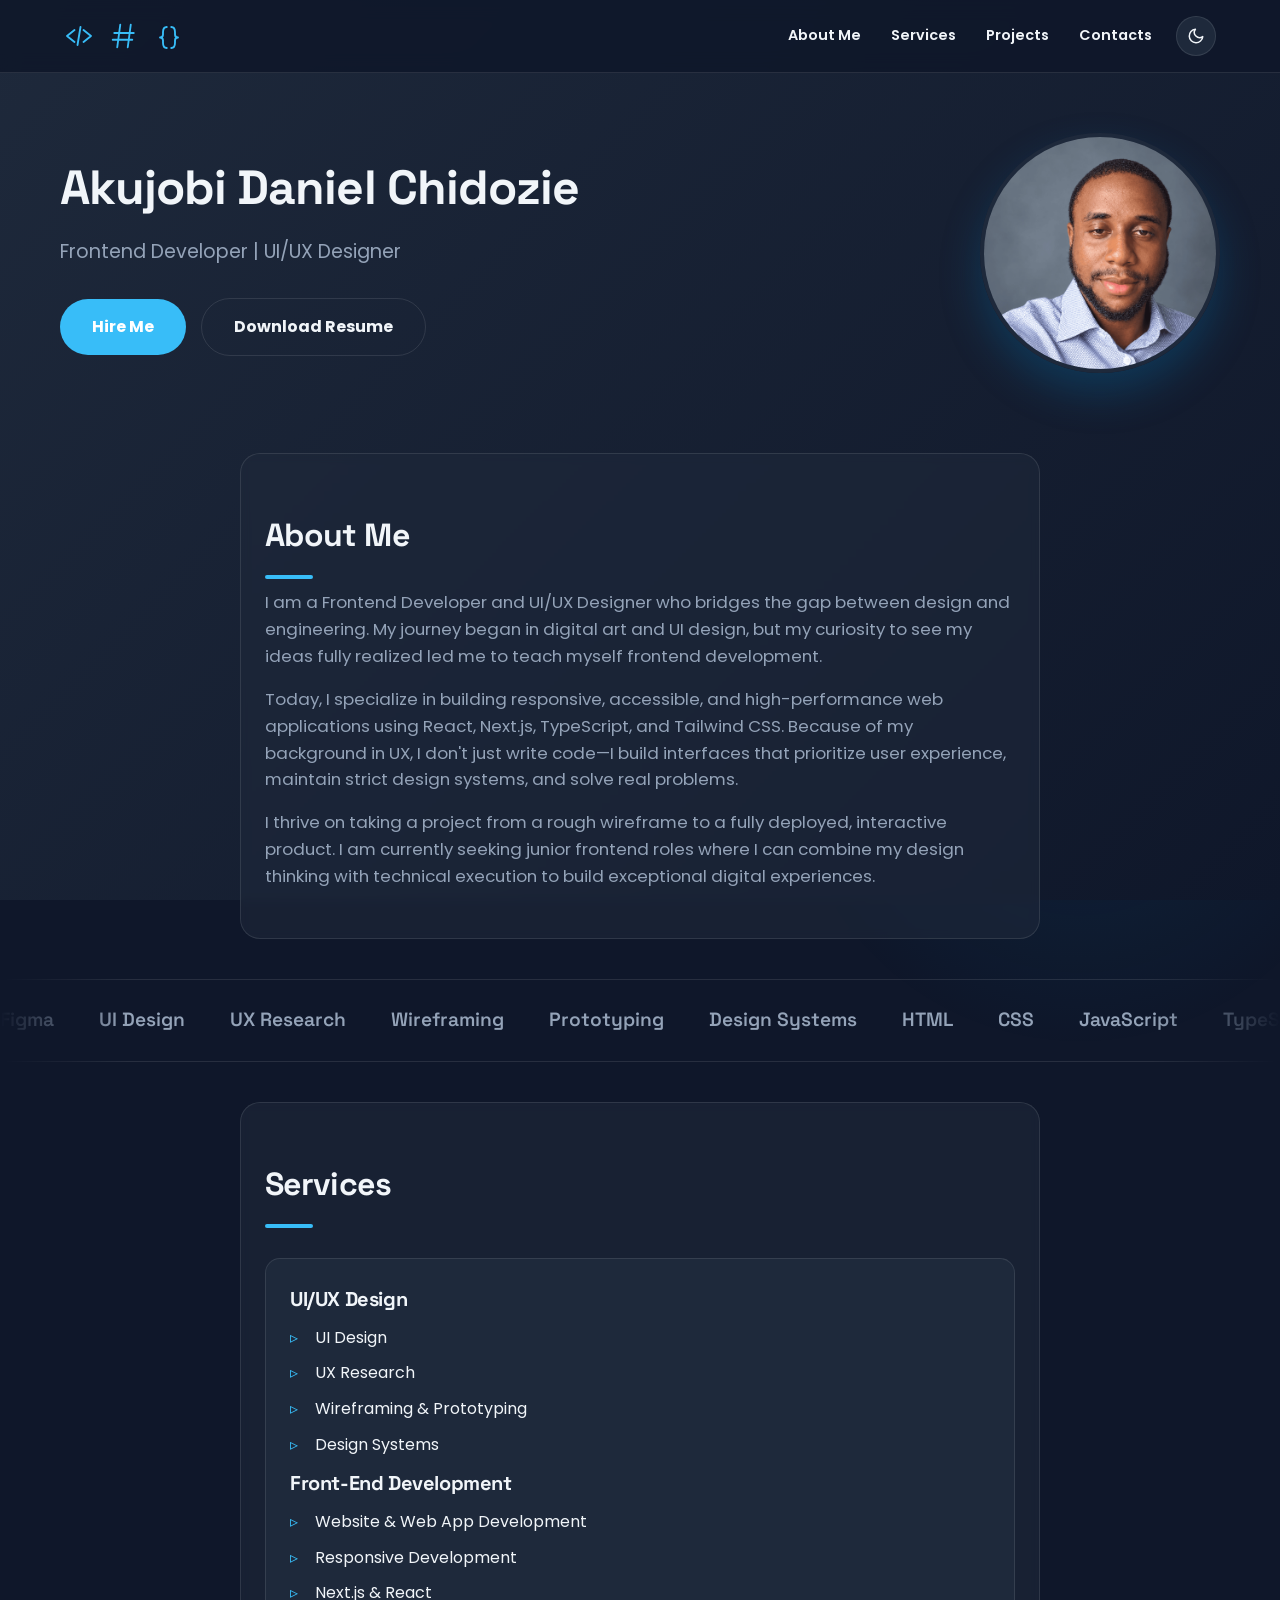
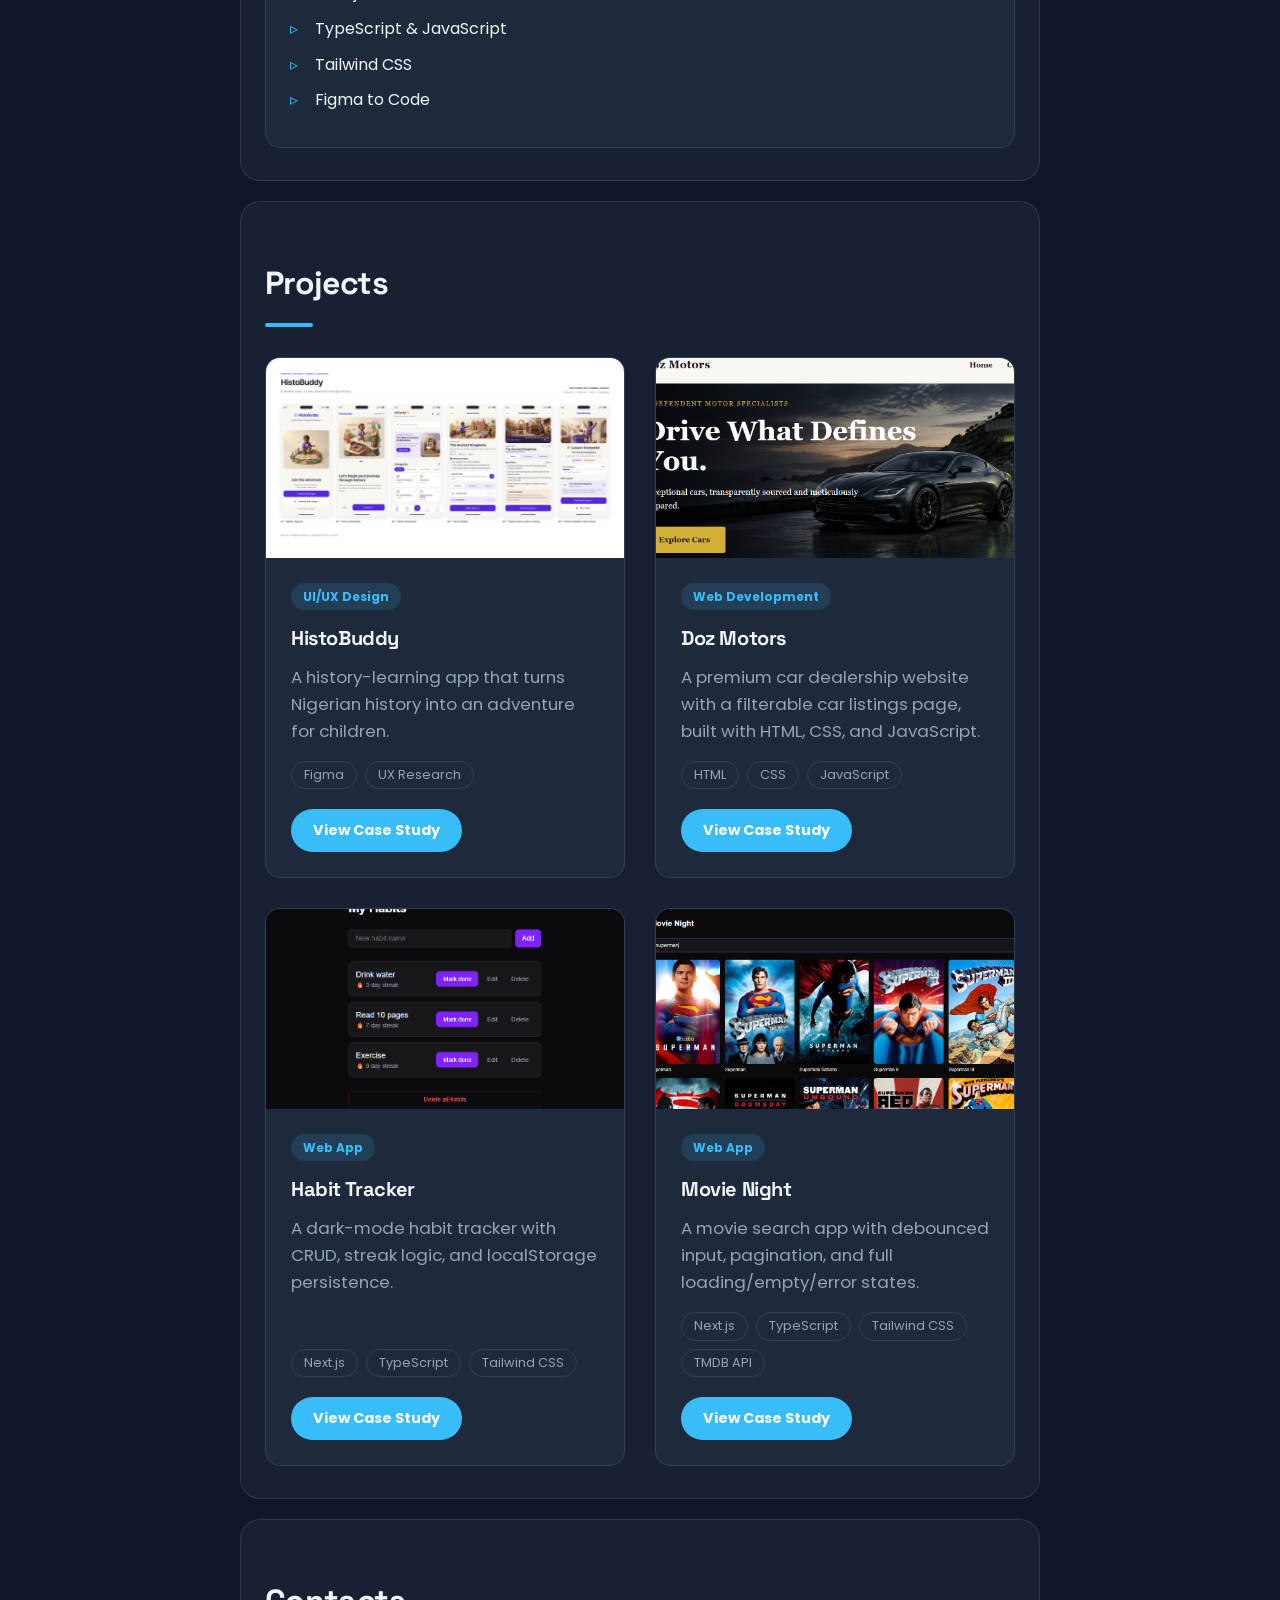
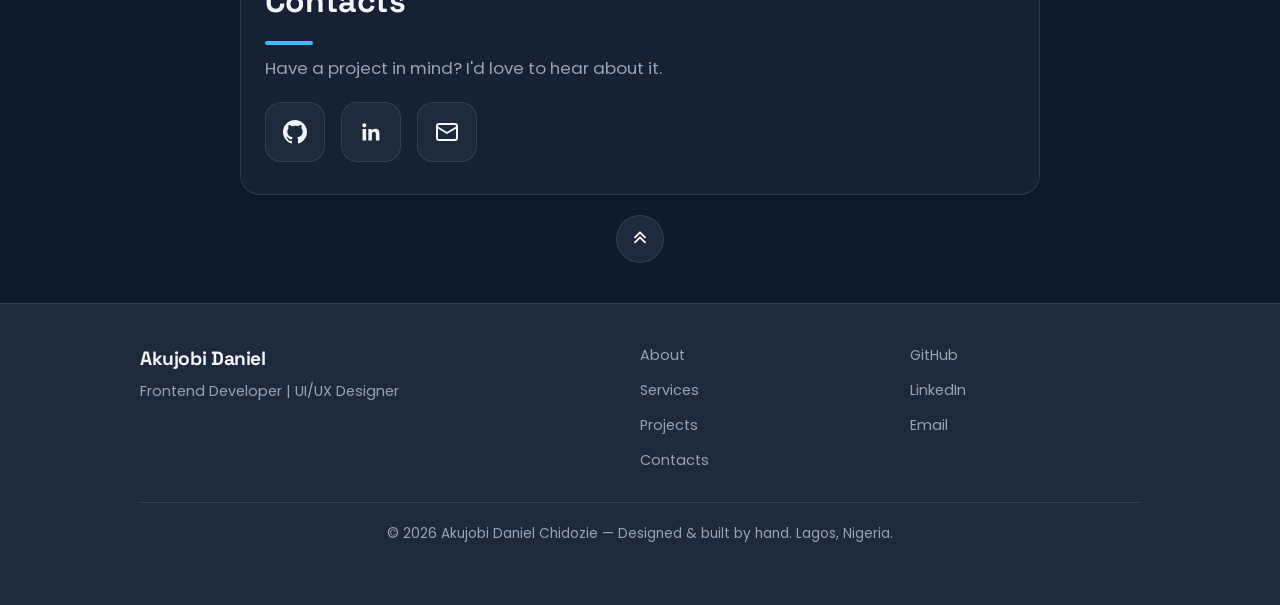
==== commit 32d22e9c: "Added contact section and footer to projects page" ====
--- a/index.html
+++ b/index.html
@@ -6,24 +6,19 @@
     <meta name="viewport" content="width=device-width, initial-scale=1.0">
     <title>Akujobi Daniel Chidozie | Portfolio</title>
 
-    <!-- Google Fonts -->
     <link href="https://fonts.googleapis.com/css2?family=Poppins:wght@400;600;700&family=Space+Grotesk:wght@500;700&display=swap" rel="stylesheet">
     
-    <!-- NEW: Your Logo as Favicon -->
     <link rel="icon" href="data:image/svg+xml,%3Csvg xmlns='http://www.w3.org/2000/svg' viewBox='0 0 40 40' fill='none' stroke='%230284C7' stroke-width='2.5' stroke-linecap='round' stroke-linejoin='round'%3E%3Cpath d='M14 12L4 20L14 28' /%3E%3Cpath d='M26 12L36 20L26 28' /%3E%3Cpath d='M22 8L18 32' /%3E%3C/svg%3E">
     
     <link rel="stylesheet" href="portfolio.css">
 </head>
 <body>
 
-    <!-- Background Orbs -->
     <div class="orb-1"></div>
     <div class="orb-2"></div>
 
-    <!-- NAVIGATION BAR -->
     <nav class="navbar">
 
-        <!-- Logo shapes -->
         <div class="nav-icons">
             <svg class="mark" viewBox="0 0 40 40" fill="none" stroke="currentColor" stroke-width="2.5" stroke-linecap="round" stroke-linejoin="round">
                 <path d="M14 12L4 20L14 28" />
@@ -43,7 +38,6 @@
         </div>
 
         <div class="nav-right">
-            <!-- Desktop links -->
             <div class="nav-links">
                 <a href="#about">About Me</a>
                 <a href="#services">Services</a>
@@ -62,80 +56,82 @@
             </button>
         </div>
 
-        <!-- Mobile menu -->
         <input type="checkbox" id="menu-toggle" class="menu-toggle">
-        <label for="menu-toggle" class="hamburger">☰</label>
+        
+        <label for="menu-toggle" class="hamburger">
+            <span></span>
+            <span></span>
+        </label>
 
         <div class="mobile-menu">
-            <a href="#about">About Me</a>
-            <a href="#services">Services</a>
-            <a href="#projects">Projects</a>
-            <a href="#contacts">Contacts</a>
-        </div>
+            <div class="mobile-menu-inner">
+                <a href="#about">About Me</a>
+                <a href="#services">Services</a>
+                <a href="#projects">Projects</a>
+                <a href="#contacts">Contacts</a>
+            </div>
+        </div>
+
     </nav>
 
-    <!-- HERO SECTION -->
     <header class="hero-section" id="top">
         <div class="hero-text">
             <h1>Akujobi Daniel Chidozie</h1>
-            <p class="subtitle">UI/UX designer &rarr; Web developer</p>
-            <a href="#contacts" class="hire-me-btn">Hire Me</a>
-        </div>
-
-       
+            <p class="subtitle">Frontend Developer | UI/UX Designer</p>
+            
+            <div class="hero-buttons">
+                <a href="#contacts" class="hire-me-btn">Hire Me</a>
+                <a href="resume.pdf" target="_blank" class="project-btn project-btn-outline">Download Resume</a>
+            </div>
+        </div>
 
         <div class="hero-visual">
             <img src="images/daniel-profile.png" alt="Akujobi Daniel Chidozie" class="profile-pic">
         </div>
-
-        
     </header>
 
-    <!-- MAIN CONTENT -->
     <main>
 
         <section id="about" class="section-container">
-           
-
             <h2>About Me</h2>
-            <p>I got into design through digital art and a love for creating things from scratch. My journey started with Canva, then grew into Blender, where I picked up a bit of 3D animation. From there, I taught myself UI design, and after a while, I started learning front-end development too.</p>
-
-            <p>What drives me is curiosity. I don't just want to know how something works, I want to experiment with it, break it, rebuild it, and eventually make something of my own. That mindset is what took me from being a digital artist to becoming a UI/UX designer and front-end developer.</p>
-        </section>
-
-<div class="marquee">
-    <div class="marquee-track">
-        <!-- Set 1 -->
-        <span>Figma</span>
-        <span>UI Design</span>
-        <span>UX Research</span>
-        <span>Wireframing</span>
-        <span>Prototyping</span>
-        <span>Design Systems</span>
-        <span>HTML</span>
-        <span>CSS</span>
-        <span>JavaScript</span>
-        <span>TypeScript</span>
-        <span>Next.js</span>
-        <span>Tailwind CSS</span>
-        <span>API Integration</span>
-        
-        <!-- Set 2 (Duplicate for seamless loop) -->
-        <span>Figma</span>
-        <span>UI Design</span>
-        <span>UX Research</span>
-        <span>Wireframing</span>
-        <span>Prototyping</span>
-        <span>Design Systems</span>
-        <span>HTML</span>
-        <span>CSS</span>
-        <span>JavaScript</span>
-        <span>TypeScript</span>
-        <span>Next.js</span>
-        <span>Tailwind CSS</span>
-        <span>API Integration</span>
-    </div>
-</div>
+            <p>I am a Frontend Developer and UI/UX Designer who bridges the gap between design and engineering. My journey began in digital art and UI design, but my curiosity to see my ideas fully realized led me to teach myself frontend development.</p>
+            
+            <p>Today, I specialize in building responsive, accessible, and high-performance web applications using React, Next.js, TypeScript, and Tailwind CSS. Because of my background in UX, I don't just write code—I build interfaces that prioritize user experience, maintain strict design systems, and solve real problems.</p>
+            
+            <p>I thrive on taking a project from a rough wireframe to a fully deployed, interactive product. I am currently seeking junior frontend roles where I can combine my design thinking with technical execution to build exceptional digital experiences.</p>
+        </section>
+
+        <div class="marquee">
+            <div class="marquee-track">
+                <span>Figma</span>
+                <span>UI Design</span>
+                <span>UX Research</span>
+                <span>Wireframing</span>
+                <span>Prototyping</span>
+                <span>Design Systems</span>
+                <span>HTML</span>
+                <span>CSS</span>
+                <span>JavaScript</span>
+                <span>TypeScript</span>
+                <span>Next.js</span>
+                <span>Tailwind CSS</span>
+                <span>API Integration</span>
+                
+                <span>Figma</span>
+                <span>UI Design</span>
+                <span>UX Research</span>
+                <span>Wireframing</span>
+                <span>Prototyping</span>
+                <span>Design Systems</span>
+                <span>HTML</span>
+                <span>CSS</span>
+                <span>JavaScript</span>
+                <span>TypeScript</span>
+                <span>Next.js</span>
+                <span>Tailwind CSS</span>
+                <span>API Integration</span>
+            </div>
+        </div>
 
         <section id="services" class="section-container">
             <h2>Services</h2>
@@ -145,7 +141,7 @@
                     <li>UI Design</li>
                     <li>UX Research</li>
                     <li>Wireframing &amp; Prototyping</li>
-                    <li>Design System</li>
+                    <li>Design Systems</li>
                 </ul>
 
                 <h3>Front-End Development</h3>
@@ -164,9 +160,8 @@
             <h2>Projects</h2>
             <div class="projects-grid">
 
-                <!-- HistoBuddy card -->
-                <div class="project-card">
-                    <img src="HistoBuddy.png" alt="HistoBuddy app screens" class="project-img">
+                <div class="project-card">
+                    <img src="histobuddy/HistoBuddy.png" alt="HistoBuddy app screens" class="project-img">
                     <div class="project-body">
                         <span class="project-tag">UI/UX Design</span>
                         <h3>HistoBuddy</h3>
@@ -179,7 +174,6 @@
                     </div>
                 </div>
 
-                <!-- Doz Motors card -->
                 <div class="project-card">
                     <img src="Doz-motors.png" alt="Doz Motors car website homepage" class="project-img">
                     <div class="project-body">
@@ -195,65 +189,65 @@
                     </div>
                 </div>
 
-               <!-- Habit Tracker Card -->
-<div class="project-card">
-    <img src="images/habit-tracker-detail.png" alt="Habit Tracker app screen" class="project-img">
-    <div class="project-body">
-        <span class="project-tag">Web App</span>
-        <h3>Habit Tracker</h3>
-        <p>A dark-mode habit tracker with CRUD, streak logic, and localStorage persistence.</p>
-        <div class="project-tools">
-            <span>Next.js</span>
-            <span>TypeScript</span>
-            <span>Tailwind CSS</span>
-        </div>
-        <a href="projects.html#habit-tracker" class="project-btn">View Case Study</a>
-    </div>
-</div>
-
-<!-- Movie Night Card -->
-<div class="project-card">
-    <img src="images/movie-night-detail.png" alt="Movie Night app screen" class="project-img">
-    <div class="project-body">
-        <span class="project-tag">Web App</span>
-        <h3>Movie Night</h3>
-        <p>A movie search app with debounced input, pagination, and full loading/empty/error states.</p>
-        <div class="project-tools">
-            <span>Next.js</span>
-            <span>TypeScript</span>
-            <span>Tailwind CSS</span>
-            <span>TMDB API</span>
-        </div>
-        <a href="projects.html#movie-night" class="project-btn">View Case Study</a>
-    </div>
-</div>
-        </section>
-
-        <section id="contacts" class="section-container">
-    <h2>Contacts</h2>
-    <p>Have a project in mind? I'd love to hear about it.</p>
-
-    <div class="contact-links">
-        <a href="https://github.com/Doziedc" target="_blank" rel="noopener noreferrer" aria-label="GitHub" class="contact-icon">
-            <svg viewBox="0 0 24 24" fill="currentColor">
-                <path d="M12 0C5.37 0 0 5.37 0 12c0 5.3 3.438 9.8 8.207 11.387.6.113.793-.26.793-.577 0-.285-.01-1.04-.016-2.04-3.338.726-4.042-1.61-4.042-1.61-.546-1.387-1.333-1.756-1.333-1.756-1.09-.745.083-.73.083-.73 1.205.085 1.84 1.237 1.84 1.237 1.07 1.834 2.807 1.304 3.492.997.108-.775.42-1.305.763-1.605-2.665-.303-5.467-1.333-5.467-5.93 0-1.31.468-2.38 1.235-3.22-.123-.303-.535-1.523.117-3.176 0 0 1.007-.322 3.3 1.23A11.5 11.5 0 0 1 12 5.8c1.02.005 2.047.138 3.006.404 2.29-1.552 3.296-1.23 3.296-1.23.654 1.653.242 2.873.12 3.176.77.84 1.233 1.91 1.233 3.22 0 4.61-2.807 5.625-5.48 5.92.432.372.816 1.103.816 2.222 0 1.605-.015 2.896-.015 3.29 0 .32.192.694.8.576C20.565 21.796 24 17.298 24 12c0-6.63-5.37-12-12-12z"/>
-            </svg>
-        </a>
-
-        <a href="https://www.linkedin.com/in/akujobi-daniel-45a561241" target="_blank" rel="noopener noreferrer" aria-label="LinkedIn" class="contact-icon">
-            <svg viewBox="0 0 24 24" fill="currentColor">
-                <path d="M20.447 20.452h-3.554v-5.569c0-1.328-.027-3.037-1.852-3.037-1.853 0-2.136 1.445-2.136 2.939v5.667H9.351V9h3.414v1.561h.046c.477-.9 1.637-1.85 3.37-1.85 3.601 0 4.267 2.37 4.267 5.455v6.286zM5.337 7.433a2.062 2.062 0 1 1 0-4.124 2.062 2.062 0 0 1 0 4.124zM7.114 20.452H3.558V9h3.556v11.452z"/>
-            </svg>
-        </a>
-
-        <a href="mailto:danielakujobi190@gmail.com" aria-label="Email" class="contact-icon">
-            <svg viewBox="0 0 24 24" fill="none" stroke="currentColor" stroke-width="2" stroke-linecap="round" stroke-linejoin="round">
-                <rect x="2" y="4" width="20" height="16" rx="2"/>
-                <path d="M2 7l10 6 10-6"/>
-            </svg>
-        </a>
-    </div>
-</section>
+                <div class="project-card">
+                    <img src="images/habit-tracker-detail.png" alt="Habit Tracker app screen" class="project-img">
+                    <div class="project-body">
+                        <span class="project-tag">Web App</span>
+                        <h3>Habit Tracker</h3>
+                        <p>A dark-mode habit tracker with CRUD, streak logic, and localStorage persistence.</p>
+                        <div class="project-tools">
+                            <span>Next.js</span>
+                            <span>TypeScript</span>
+                            <span>Tailwind CSS</span>
+                        </div>
+                        <a href="projects.html#habit-tracker" class="project-btn">View Case Study</a>
+                    </div>
+                </div>
+
+                <div class="project-card">
+                    <img src="images/movie-night-detail.png" alt="Movie Night app screen" class="project-img">
+                    <div class="project-body">
+                        <span class="project-tag">Web App</span>
+                        <h3>Movie Night</h3>
+                        <p>A movie search app with debounced input, pagination, and full loading/empty/error states.</p>
+                        <div class="project-tools">
+                            <span>Next.js</span>
+                            <span>TypeScript</span>
+                            <span>Tailwind CSS</span>
+                            <span>TMDB API</span>
+                        </div>
+                        <a href="projects.html#movie-night" class="project-btn">View Case Study</a>
+                    </div>
+                </div>
+
+            </div>
+        </section>
+
+                <section id="contacts" class="section-container">
+            <h2>Contacts</h2>
+            <p>Have a project in mind? I'd love to hear about it.</p>
+
+            <div class="contact-links">
+                <a href="https://github.com/Doziedc" target="_blank" rel="noopener noreferrer" aria-label="GitHub" class="contact-icon">
+                    <svg viewBox="0 0 24 24" fill="currentColor">
+                        <path d="M12 0C5.37 0 0 5.37 0 12c0 5.3 3.438 9.8 8.207 11.387.6.113.793-.26.793-.577 0-.285-.01-1.04-.016-2.04-3.338.726-4.042-1.61-4.042-1.61-.546-1.387-1.333-1.756-1.333-1.756-1.09-.745.083-.73.083-.73 1.205.085 1.84 1.237 1.84 1.237 1.07 1.834 2.807 1.304 3.492.997.108-.775.42-1.305.763-1.605-2.665-.303-5.467-1.333-5.467-5.93 0-1.31.468-2.38 1.235-3.22-.123-.303-.535-1.523.117-3.176 0 0 1.007-.322 3.3 1.23A11.5 11.5 0 0 1 12 5.8c1.02.005 2.047.138 3.006.404 2.29-1.552 3.296-1.23 3.296-1.23.654 1.653.242 2.873.12 3.176.77.84 1.233 1.91 1.233 3.22 0 4.61-2.807 5.625-5.48 5.92.432.372.816 1.103.816 2.222 0 1.605-.015 2.896-.015 3.29 0 .32.192.694.8.576C20.565 21.796 24 17.298 24 12c0-6.63-5.37-12-12-12z"/>
+                    </svg>
+                </a>
+
+                <a href="https://www.linkedin.com/in/akujobi-daniel-45a561241" target="_blank" rel="noopener noreferrer" aria-label="LinkedIn" class="contact-icon">
+                    <svg viewBox="0 0 24 24" fill="currentColor">
+                        <path d="M20.447 20.452h-3.554v-5.569c0-1.328-.027-3.037-1.852-3.037-1.853 0-2.136 1.445-2.136 2.939v5.667H9.351V9h3.414v1.561h.046c.477-.9 1.637-1.85 3.37-1.85 3.601 0 4.267 2.37 4.267 5.455v6.286zM5.337 7.433a2.062 2.062 0 1 1 0-4.124 2.062 2.062 0 0 1 0 4.124zM7.114 20.452H3.558V9h3.556v11.452z"/>
+                    </svg>
+                </a>
+
+                <a href="mailto:danielakujobi190@gmail.com" aria-label="Email" class="contact-icon">
+                    <svg viewBox="0 0 24 24" fill="none" stroke="currentColor" stroke-width="2" stroke-linecap="round" stroke-linejoin="round">
+                        <rect x="2" y="4" width="20" height="16" rx="2"/>
+                        <path d="M2 7l10 6 10-6"/>
+                    </svg>
+                </a>
+            </div>
+        </section>
 
         <a href="#top" class="back-to-top" aria-label="Back to top">
             <svg viewBox="0 0 24 24" fill="none" stroke="currentColor" stroke-width="2.3" stroke-linecap="round" stroke-linejoin="round">
@@ -263,9 +257,27 @@
         </a>
     </main>
 
-    <!-- FOOTER -->
-    <footer>
-        <p style="text-align:center;">© 2026 Akujobi Daniel Chidozie — Designed &amp; built by hand.<br>Lagos, Nigeria</p>
+       <footer>
+        <div class="footer-content">
+            <div class="footer-brand">
+                <h3>Akujobi Daniel</h3>
+                <p>Frontend Developer | UI/UX Designer</p>
+            </div>
+            <div class="footer-links">
+                <a href="#about">About</a>
+                <a href="#services">Services</a>
+                <a href="#projects">Projects</a>
+                <a href="#contacts">Contacts</a>
+            </div>
+            <div class="footer-socials">
+                <a href="https://github.com/Doziedc" target="_blank" rel="noopener noreferrer">GitHub</a>
+                <a href="https://www.linkedin.com/in/akujobi-daniel-45a561241" target="_blank" rel="noopener noreferrer">LinkedIn</a>
+                <a href="mailto:danielakujobi190@gmail.com">Email</a>
+            </div>
+        </div>
+        <div class="footer-bottom">
+            <p>© 2026 Akujobi Daniel Chidozie — Designed &amp; built by hand. Lagos, Nigeria.</p>
+        </div>
     </footer>
 
     <script src="theme-toggle.js"></script>
--- a/portfolio.css
+++ b/portfolio.css
@@ -1,6 +1,3 @@
-/* =========================================
-   1. VARIABLES & RESET
-   ========================================= */
 :root {
     --bg: #0F172A;
     --bg-alt: #1E293B;
@@ -51,9 +48,6 @@
     scroll-margin-top: 20px;
 }
 
-/* =========================================
-   2. TYPOGRAPHY & LINKS
-   ========================================= */
 h1, h2, h3 {
     font-family: 'Space Grotesk', sans-serif;
     font-weight: 700;
@@ -95,9 +89,6 @@
 
 a:hover { color: var(--accent); }
 
-/* =========================================
-   3. NAVIGATION BAR
-   ========================================= */
 .navbar {
     display: flex;
     flex-wrap: wrap;
@@ -202,9 +193,6 @@
 
 .mobile-menu { display: none; }
 
-/* =========================================
-   4. HERO SECTION
-   ========================================= */
 .hero-section {
     position: relative;
     display: flex;
@@ -223,17 +211,28 @@
     margin-bottom: 30px;
 }
 
+.hero-buttons {
+    display: flex;
+    gap: 15px;
+    align-items: center;
+    flex-wrap: wrap;
+}
+
+.hero-buttons a {
+    padding: 15px 32px !important;
+    font-size: 1rem !important;
+    display: inline-flex;
+    justify-content: center;
+    align-items: center;
+    border-radius: 30px;
+    font-weight: 700;
+    text-decoration: none;
+}
+
 .hire-me-btn {
-    display: inline-block;
     background-color: var(--accent);
     color: #FFFFFF;
-    padding: 15px 32px;
     border: none;
-    border-radius: 30px;
-    font-family: inherit;
-    font-size: 1rem;
-    font-weight: 700;
-    cursor: pointer;
     transition: all 0.3s ease;
 }
 
@@ -265,7 +264,6 @@
     50% { transform: translateY(-15px); }
 }
 
-/* Floating decoration between Hire Me and the About card */
 .hero-decor {
     position: absolute;
     bottom: -10px;
@@ -295,9 +293,6 @@
     height: 60px;
 }
 
-/* =========================================
-   5. MAIN SECTIONS
-   ========================================= */
 .section-container {
     position: relative;
     max-width: 800px;
@@ -335,9 +330,6 @@
     color: var(--accent);
 }
 
-/* =========================================
-   6. PROJECTS
-   ========================================= */
 #projects {
     max-width: 800px;
 }
@@ -418,6 +410,7 @@
     border-radius: 20px;
     margin-bottom: 12px;
     width: fit-content;
+    white-space: nowrap;
 }
 
 .project-tools {
@@ -472,9 +465,25 @@
     color: var(--bg);
 }
 
-/* =========================================
-   7. CASE STUDIES
-   ========================================= */
+.project-actions {
+    display: flex;
+    flex-wrap: wrap;
+    gap: 12px;
+    margin-top: 15px;
+}
+
+.project-btn-outline {
+    background-color: transparent !important;
+    color: var(--text-main) !important;
+    border: 1px solid var(--border) !important;
+}
+
+.project-btn-outline:hover {
+    background-color: var(--accent) !important;
+    color: #FFFFFF !important;
+    border-color: var(--accent) !important;
+}
+
 .case-hero {
     text-align: center;
     padding: 40px 20px;
@@ -541,9 +550,6 @@
     border: 1px solid var(--border);
 }
 
-/* =========================================
-   8. TIMELINE
-   ========================================= */
 .timeline {
     display: flex;
     flex-direction: column;
@@ -569,9 +575,6 @@
     margin: 0;
 }
 
-/* =========================================
-   9. CONTACTS
-   ========================================= */
 .contact-links {
     display: flex;
     flex-direction: row;
@@ -605,9 +608,6 @@
     transform: translateY(-4px);
 }
 
-/* =========================================
-   10. BACK TO TOP
-   ========================================= */
 .back-to-top {
     display: flex;
     justify-content: center;
@@ -633,81 +633,65 @@
     transform: translateY(-4px);
 }
 
-/* =========================================
-   11. FOOTER
-   ========================================= */
 footer {
-    text-align: center;
-    padding: 24px 20px;
     background-color: var(--bg-alt);
     border-top: 1px solid var(--border);
-    margin-top: 30px;
-    padding-bottom: 80px;
-}
-
-footer p {
+    margin-top: 40px;
+    padding: 40px 20px 60px;
     font-size: 0.9rem;
+}
+
+.footer-content {
+    max-width: 1000px;
+    margin: 0 auto;
+    display: grid;
+    grid-template-columns: 2fr 1fr 1fr;
+    gap: 40px;
+    padding-bottom: 30px;
+    border-bottom: 1px solid var(--border);
+    align-items: start;
+}
+
+.footer-brand h3 {
+    font-size: 1.2rem;
+    margin-bottom: 5px;
+    color: var(--text-main);
+}
+
+.footer-brand p {
+    color: var(--text-muted);
     margin-bottom: 0;
-}
-
-/* =========================================
-   12. MOBILE
-   ========================================= */
-@media (max-width: 768px) {
-    .nav-links { display: none; }
-    .hamburger { display: block; }
-
-    .nav-right { gap: 12px; }
-
-    .mobile-menu {
-        display: flex;
-        flex-direction: column;
-        flex-basis: 100%;
-        max-height: 0;
-        overflow: hidden;
-        background-color: var(--bg-alt);
-        padding: 0 20px;
-        transition: max-height 0.4s ease;
-        box-shadow: 0 10px 15px rgba(0,0,0,0.1);
-    }
-
-    .mobile-menu a {
-        display: block;
-        padding: 15px 0;
-        border-bottom: 1px solid var(--border);
-    }
-
-    .menu-toggle:checked ~ .mobile-menu {
-        max-height: 400px;
-        padding: 10px 20px;
-    }
-
-    .hero-section {
-        flex-direction: column-reverse;
-        text-align: center;
-        padding: 40px 20px;
-    }
-
-    .hero-text { margin-bottom: 20px; }
-    .hero-visual { margin-bottom: 30px; }
-    .hero-decor { display: none; }
-
-    h1 { font-size: 2rem; }
-
-    .projects-grid { grid-template-columns: 1fr; }
-
-    .compare-pair { flex-direction: column; }
-    .compare-pair .case-img { width: 100%; }
-
-    .section-container {
-        margin: 16px 10px;
-        padding: 28px 15px;
-    }
-}
-
-/* =========================================
-   13. BACKGROUND ORBS
-   ========================================= */
+    font-size: 0.9rem;
+}
+
+.footer-links, .footer-socials {
+    display: flex;
+    flex-direction: column;
+    gap: 12px;
+    align-items: flex-start;
+}
+
+.footer-links a, .footer-socials a {
+    color: var(--text-muted);
+    transition: color 0.3s ease;
+}
+
+.footer-links a:hover, .footer-socials a:hover {
+    color: var(--accent);
+}
+
+.footer-bottom {
+    max-width: 1000px;
+    margin: 20px auto 0;
+    text-align: center;
+    color: var(--text-muted);
+}
+
+.footer-bottom p {
+    margin-bottom: 0;
+    font-size: 0.85rem;
+}
+
 .orb-1 {
     position: fixed;
     top: -100px;
@@ -746,15 +730,6 @@
     100% { transform: translate(0, 0) scale(1); }
 }
 
-@media (max-width: 768px) {
-    .orb-1, .orb-2 {
-        display: none;
-    }
-}
-
-/* =========================================
-   14. CSS GEOMETRIC ART
-   ========================================= */
 .css-blob {
     width: 180px;
     height: 180px;
@@ -790,13 +765,6 @@
     50% { transform: translateY(-15px) rotate(55deg); }
 }
 
-.project-tag {
-    white-space: nowrap;
-}
-
-/* =========================================
-   14. SCROLLING SKILLS MARQUEE
-   ========================================= */
 .marquee {
     overflow: hidden;
     width: 100%;
@@ -804,7 +772,6 @@
     margin: 40px 0;
     border-top: 1px solid var(--border);
     border-bottom: 1px solid var(--border);
-    /* Fade effect on both edges */
     mask-image: linear-gradient(to right, transparent, black 10%, black 90%, transparent);
     -webkit-mask-image: linear-gradient(to right, transparent, black 10%, black 90%, transparent);
 }
@@ -834,28 +801,114 @@
     to { transform: translateX(-50%); }
 }
 
-/* Pause on hover so users can read it */
 .marquee:hover .marquee-track {
     animation-play-state: paused;
 }
 
-/* Container for side-by-side buttons */
-.project-actions {
-    display: flex;
-    flex-wrap: wrap;
-    gap: 12px;
-    margin-top: 15px;
-}
-
-/* Outlined button style for "Source Code" */
-.project-btn-outline {
-    background-color: transparent !important;
-    color: var(--text-main) !important;
-    border: 1px solid var(--border) !important;
-}
-
-.project-btn-outline:hover {
-    background-color: var(--accent) !important;
-    color: #FFFFFF !important;
-    border-color: var(--accent) !important;
+@media (max-width: 768px) {
+    .nav-links { display: none; }
+    
+    .hamburger {
+        display: flex;
+        flex-direction: column;
+        justify-content: center;
+        gap: 8px;
+        width: 30px;
+        height: 30px;
+        cursor: pointer;
+        z-index: 1001;
+    }
+
+    .hamburger span {
+        display: block;
+        width: 100%;
+        height: 3px;
+        background-color: var(--text-main);
+        border-radius: 3px;
+        transition: transform 0.3s ease, opacity 0.3s ease;
+    }
+
+    .menu-toggle:checked ~ .hamburger span:nth-child(1) {
+        transform: translateY(5.5px) rotate(45deg);
+    }
+
+    .menu-toggle:checked ~ .hamburger span:nth-child(2) {
+        transform: translateY(-5.5px) rotate(-45deg);
+    }
+
+    .mobile-menu {
+        display: grid;
+        grid-template-rows: 0fr;
+        transition: grid-template-rows 0.4s ease-in-out;
+        flex-basis: 100%;
+        width: 100%;
+        background-color: var(--bg-alt);
+        overflow: hidden;
+    }
+
+    .mobile-menu-inner {
+        overflow: hidden;
+        display: flex;
+        flex-direction: column;
+        padding: 0 20px;
+        transition: padding 0.4s ease-in-out;
+    }
+
+    .menu-toggle:checked ~ .mobile-menu {
+        grid-template-rows: 1fr;
+    }
+
+    .menu-toggle:checked ~ .mobile-menu .mobile-menu-inner {
+        padding: 20px;
+    }
+
+    .mobile-menu a {
+        display: block;
+        padding: 15px 0;
+        border-bottom: 1px solid var(--border);
+    }
+    
+    .mobile-menu a:last-child {
+        border-bottom: none;
+    }
+
+    .hero-section {
+        flex-direction: column-reverse;
+        text-align: center;
+        padding: 40px 20px;
+    }
+
+    .hero-text { margin-bottom: 20px; }
+    .hero-visual { margin-bottom: 30px; }
+    .hero-decor { display: none; }
+
+    .hero-buttons {
+        justify-content: center;
+    }
+
+    h1 { font-size: 2rem; }
+
+    .projects-grid { grid-template-columns: 1fr; }
+
+    .compare-pair { flex-direction: column; }
+    .compare-pair .case-img { width: 100%; }
+
+    .section-container {
+        margin: 16px 10px;
+        padding: 28px 15px;
+    }
+    
+    .orb-1, .orb-2 {
+        display: none;
+    }
+
+    .footer-content {
+        grid-template-columns: 1fr;
+        gap: 30px;
+        text-align: center;
+    }
+    
+    .footer-links, .footer-socials {
+        align-items: center;
+    }
 }
